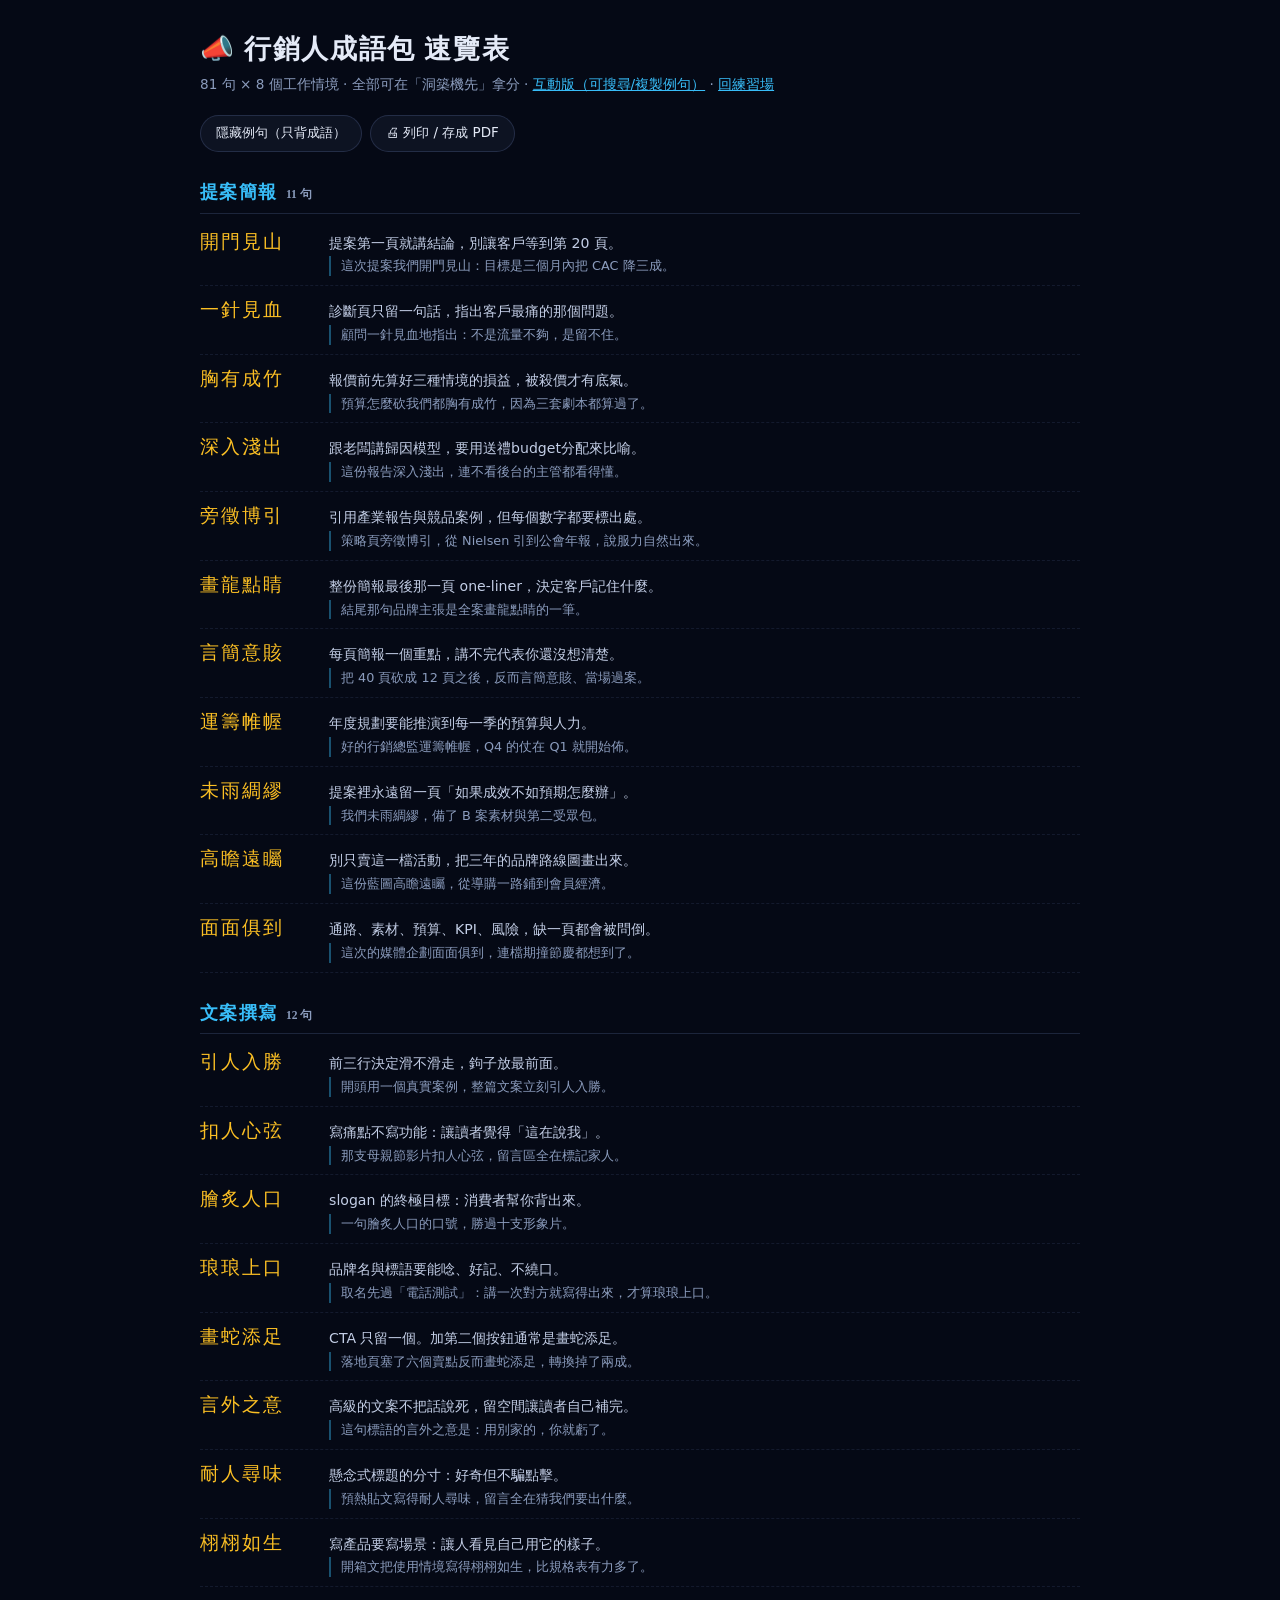
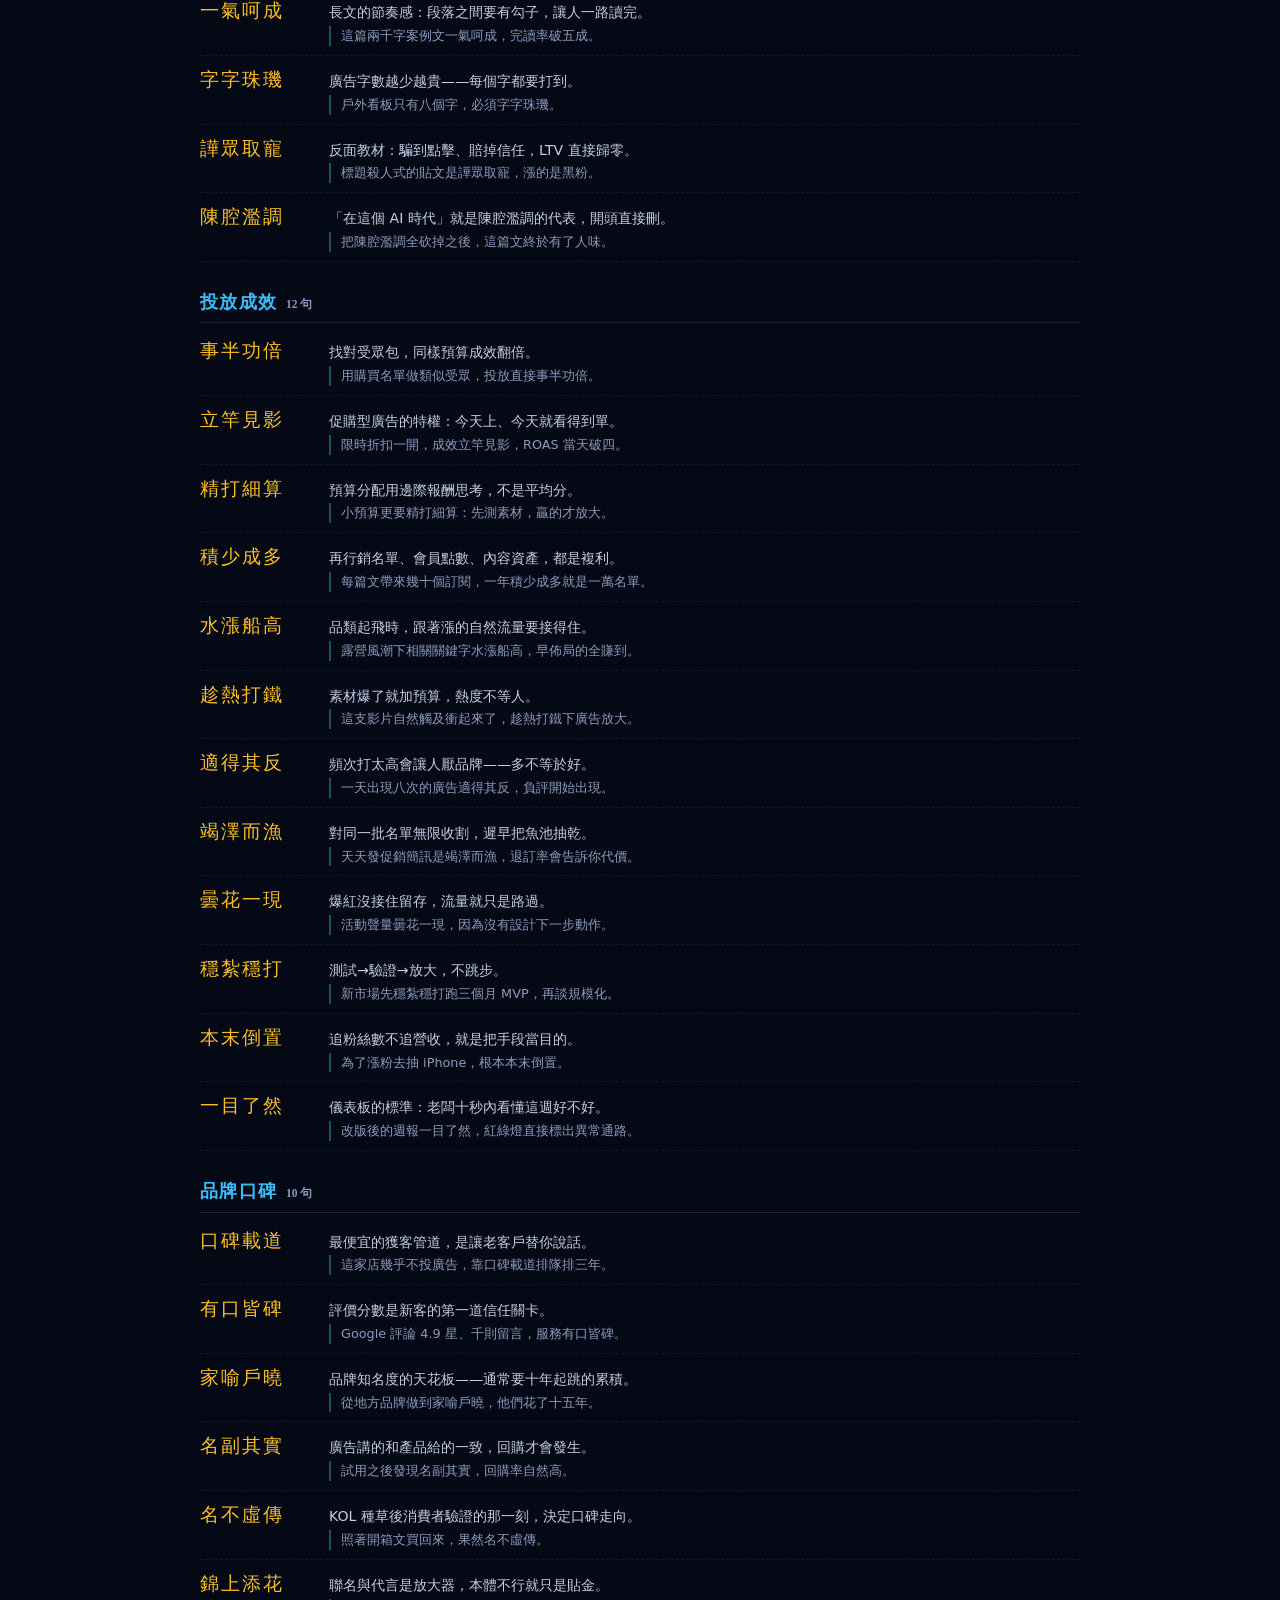
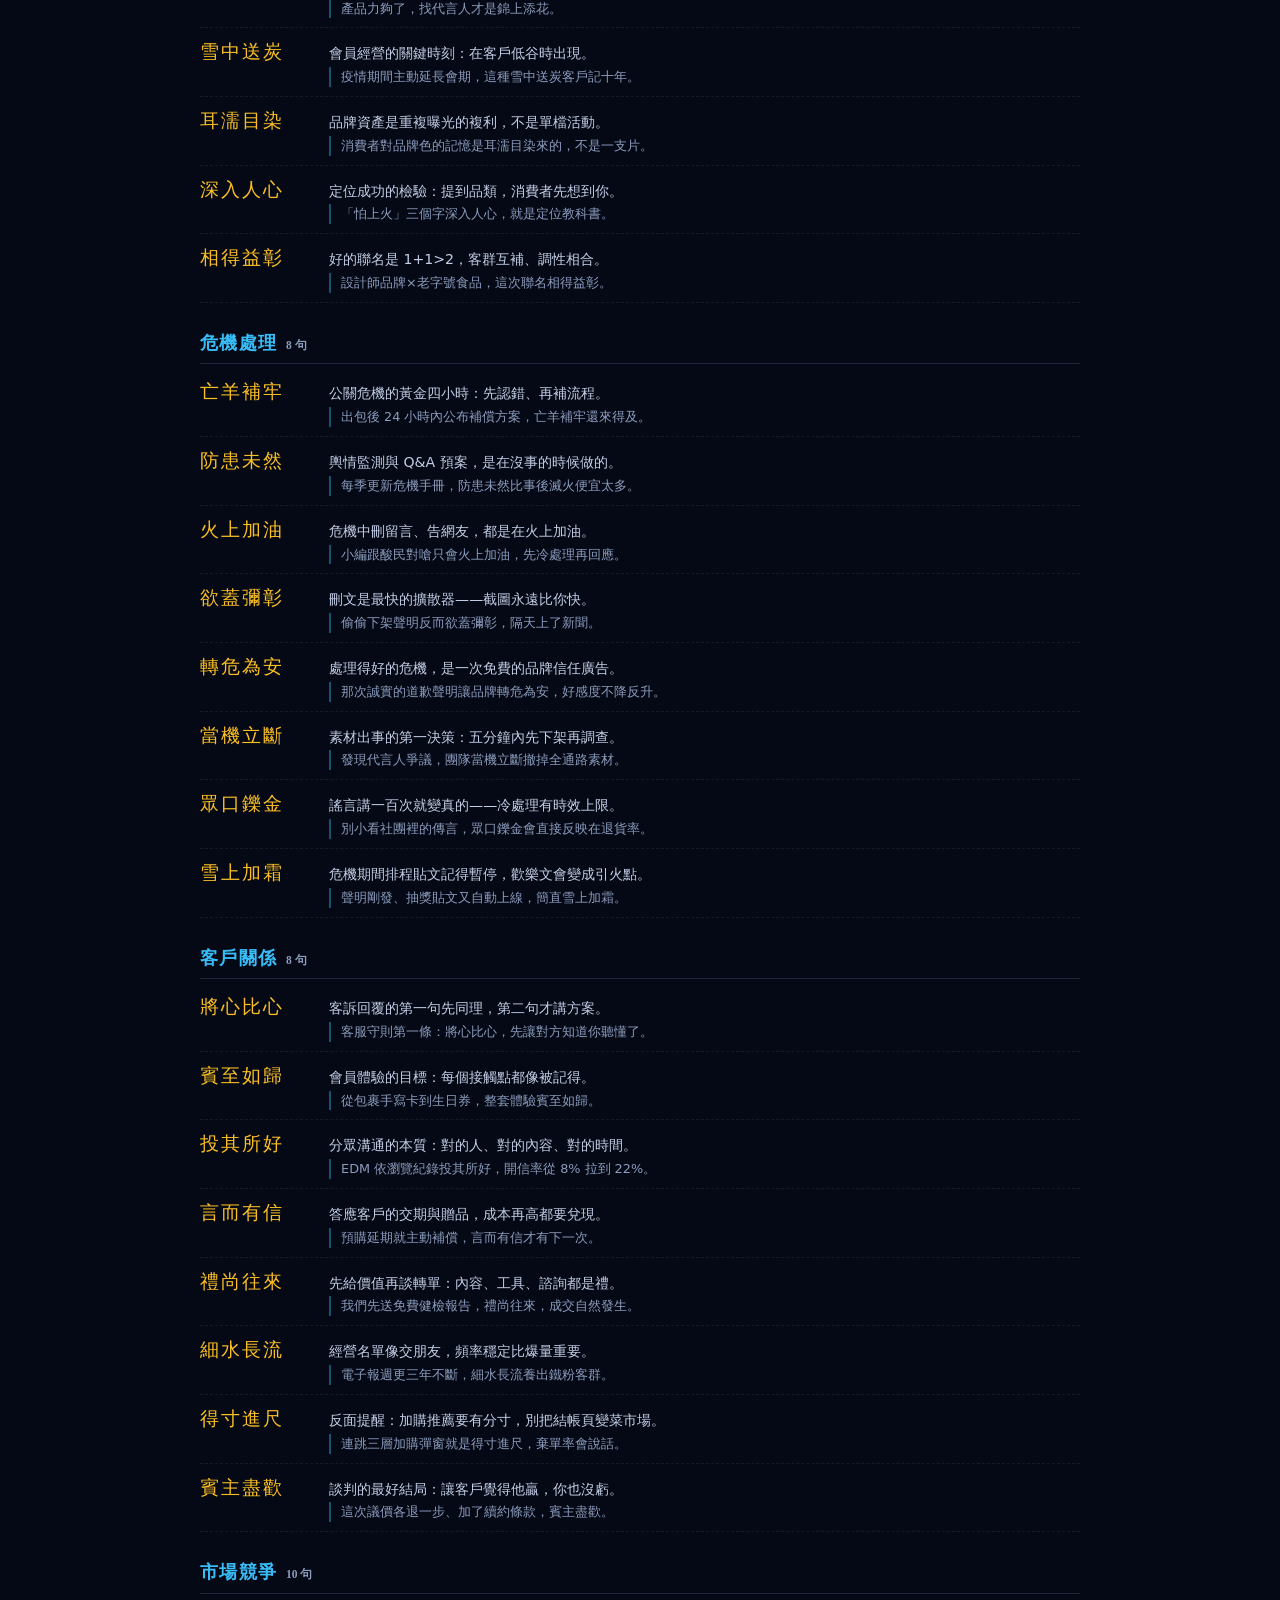
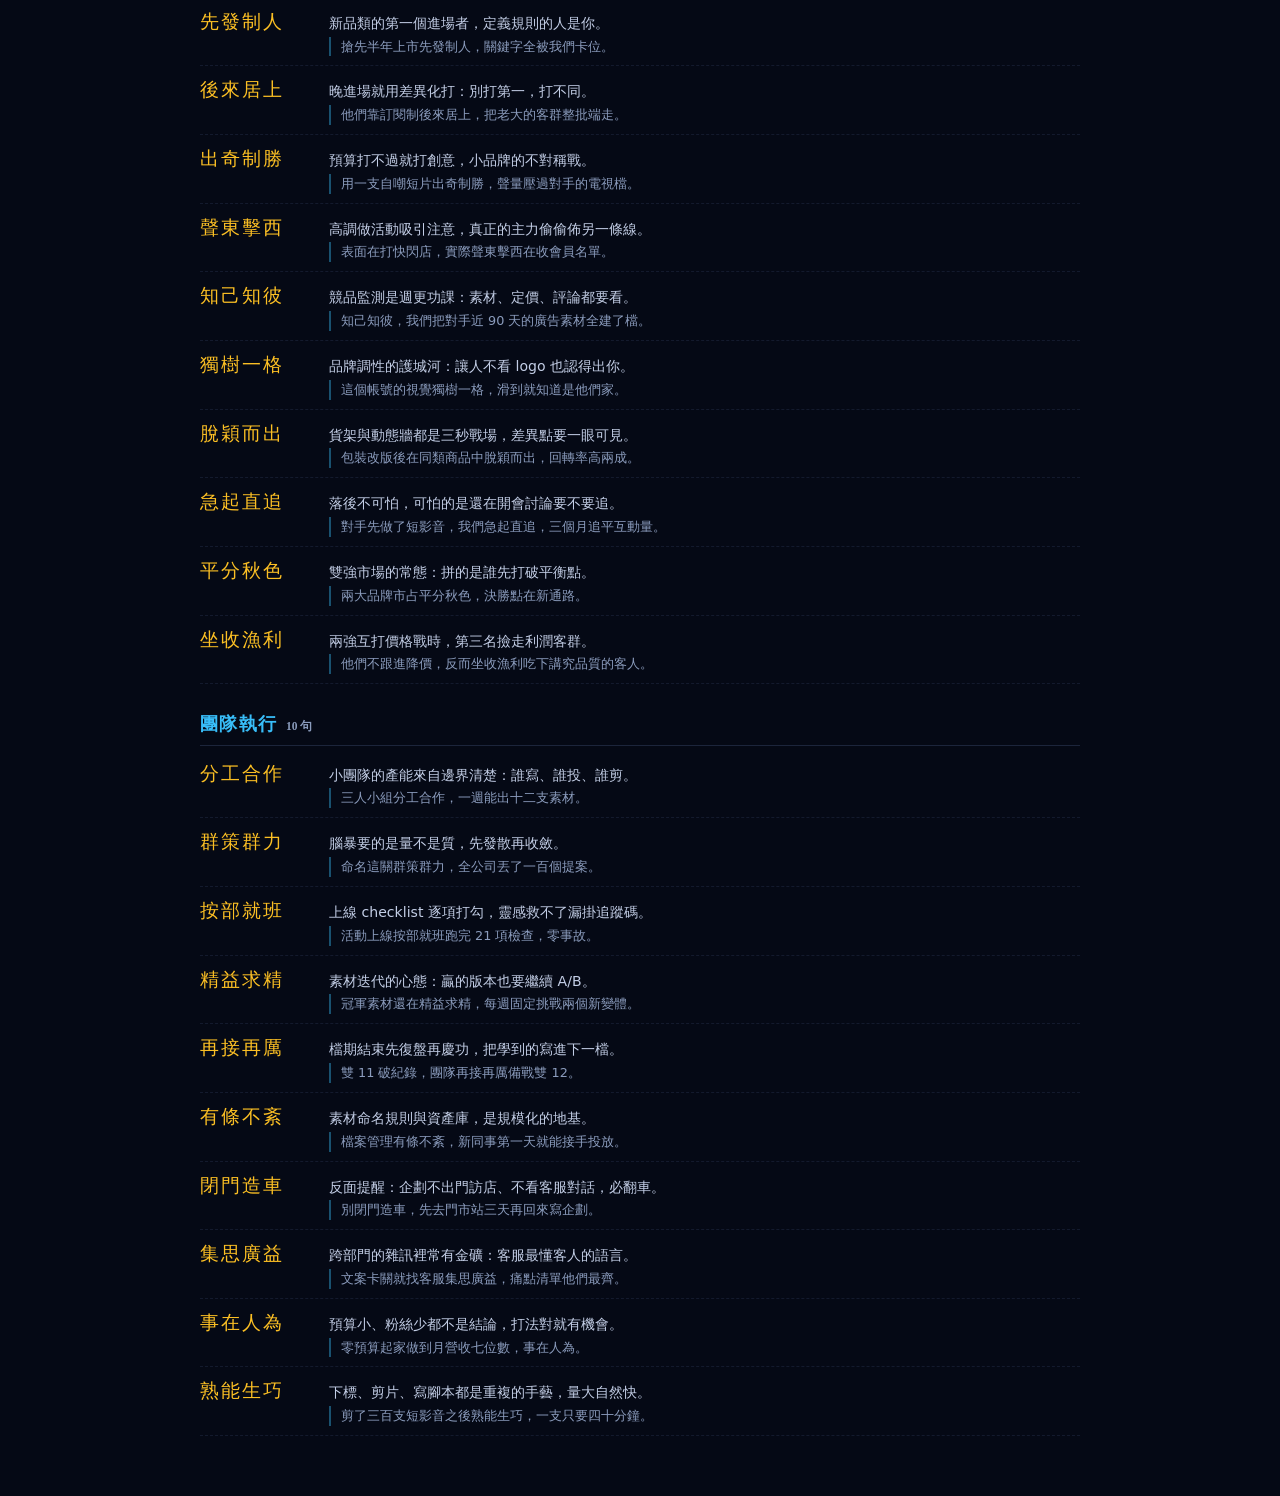
==== cheatsheet.html @ 317bc3f2 "feat: 行銷成語包速覽表 cheatsheet.html（獨立網址、可列印存PDF、可隱藏例句純背成語） Co-Authored-By: Claude Fable 5 <noreply@anthr" ====
<!DOCTYPE html>
<html lang="zh-Hant-TW">
<head>
<meta charset="utf-8">
<meta name="viewport" content="width=device-width,initial-scale=1">
<title>行銷人成語包 速覽表｜一字千金 練習場</title>
<meta name="description" content="81 句廣告行銷工作用得上的成語速覽：提案、文案、投放、口碑、危機、客戶、競爭、團隊。">
<meta name="robots" content="noindex,follow">
<link rel="icon" href="data:image/svg+xml,%3Csvg xmlns='http://www.w3.org/2000/svg' viewBox='0 0 64 64'%3E%3Crect width='64' height='64' rx='14' fill='%23fbbf24'/%3E%3Ctext x='32' y='45' font-size='40' font-family='serif' font-weight='bold' text-anchor='middle' fill='%2303121e'%3E速%3C/text%3E%3C/svg%3E">
<style>
:root{--bg:#050915;--line:rgba(148,178,255,.16);--gold:#fbbf24;--cyan:#38bdf8;--text:#e4eaf7;--muted:#8b9cbd;
  --kai:"DFKai-SB","BiauKai","Kaiti TC","Noto Serif TC","PMingLiU",serif}
*{box-sizing:border-box}
body{margin:0;font-family:"Noto Sans TC","Microsoft JhengHei",system-ui,sans-serif;line-height:1.55;
  background:var(--bg);color:var(--text);padding:28px 16px 60px}
.wrap{max-width:880px;margin:0 auto}
h1{font-family:var(--kai);letter-spacing:.06em;font-size:1.7rem;margin:0 0 4px}
.sub{color:var(--muted);font-size:.85rem;margin:0 0 20px}
.sub a{color:var(--cyan)}
.toolbar{display:flex;gap:8px;flex-wrap:wrap;margin-bottom:22px}
.toolbar button{font:inherit;font-size:.84rem;padding:7px 15px;border-radius:99px;cursor:pointer;
  border:1px solid var(--line);background:rgba(148,178,255,.06);color:var(--text)}
.toolbar button:hover{background:rgba(148,178,255,.12)}
h2{font-family:var(--kai);font-size:1.15rem;letter-spacing:.08em;color:var(--cyan);
  border-bottom:1px solid var(--line);padding-bottom:6px;margin:26px 0 4px}
h2 small{font-family:inherit;color:var(--muted);font-size:.72rem;letter-spacing:0;margin-left:8px}
.row{display:flex;gap:12px;padding:9px 0;border-bottom:1px dashed rgba(148,178,255,.1);align-items:baseline}
.w{font-family:var(--kai);font-size:1.18rem;letter-spacing:.1em;color:var(--gold);flex:0 0 6.2em;white-space:nowrap}
.mk{font-size:.88rem;color:#c3cee6;margin:0}
.ex{font-size:.8rem;color:var(--muted);margin:2px 0 0;padding-left:10px;border-left:2px solid rgba(56,189,248,.4)}
.hide-ex .ex{display:none}
@media (max-width:560px){.row{flex-direction:column;gap:2px}.w{flex:none}}
@media print{
  body{background:#fff;color:#111;padding:0;font-size:11pt}
  .toolbar{display:none}
  h1{color:#111}.sub{color:#555}
  h2{color:#0369a1;break-after:avoid}
  .w{color:#92400e}.mk{color:#222}.ex{color:#555;border-left-color:#0369a1}
  .row{break-inside:avoid;border-bottom-color:#ddd}
  a{color:#555;text-decoration:none}
}
</style>
</head>
<body>
<div class="wrap">
  <h1>📣 行銷人成語包 速覽表</h1>
  <p class="sub">81 句 × 8 個工作情境 · 全部可在「洞築機先」拿分 ·
    <a href="index.html#/mkt">互動版（可搜尋/複製例句）</a> ·
    <a href="index.html">回練習場</a></p>
  <div class="toolbar">
    <button type="button" onclick="document.body.classList.toggle('hide-ex');this.textContent=document.body.classList.contains('hide-ex')?'顯示例句':'隱藏例句（只背成語）'">隱藏例句（只背成語）</button>
    <button type="button" onclick="print()">🖨 列印 / 存成 PDF</button>
  </div>
  <div id="list"><p class="sub">載入中…</p></div>
</div>
<script src="data/mkt.js"></script>
<script>
(function(){
  function esc(s){return String(s).replace(/[&<>]/g,function(c){return{"&":"&amp;","<":"&lt;",">":"&gt;"}[c]})}
  var html = window.MKT_CATS.map(function(cat){
    var items = window.MKT_BANK.filter(function(x){return x.cat===cat});
    return "<h2>"+esc(cat)+"<small>"+items.length+" 句</small></h2>"+
      items.map(function(x){
        return '<div class="row"><span class="w">'+esc(x.w)+'</span>'+
          '<span><p class="mk">'+esc(x.mk)+'</p><p class="ex">'+esc(x.ex)+"</p></span></div>";
      }).join("");
  }).join("");
  document.getElementById("list").innerHTML = html;
})();
</script>
</body>
</html>
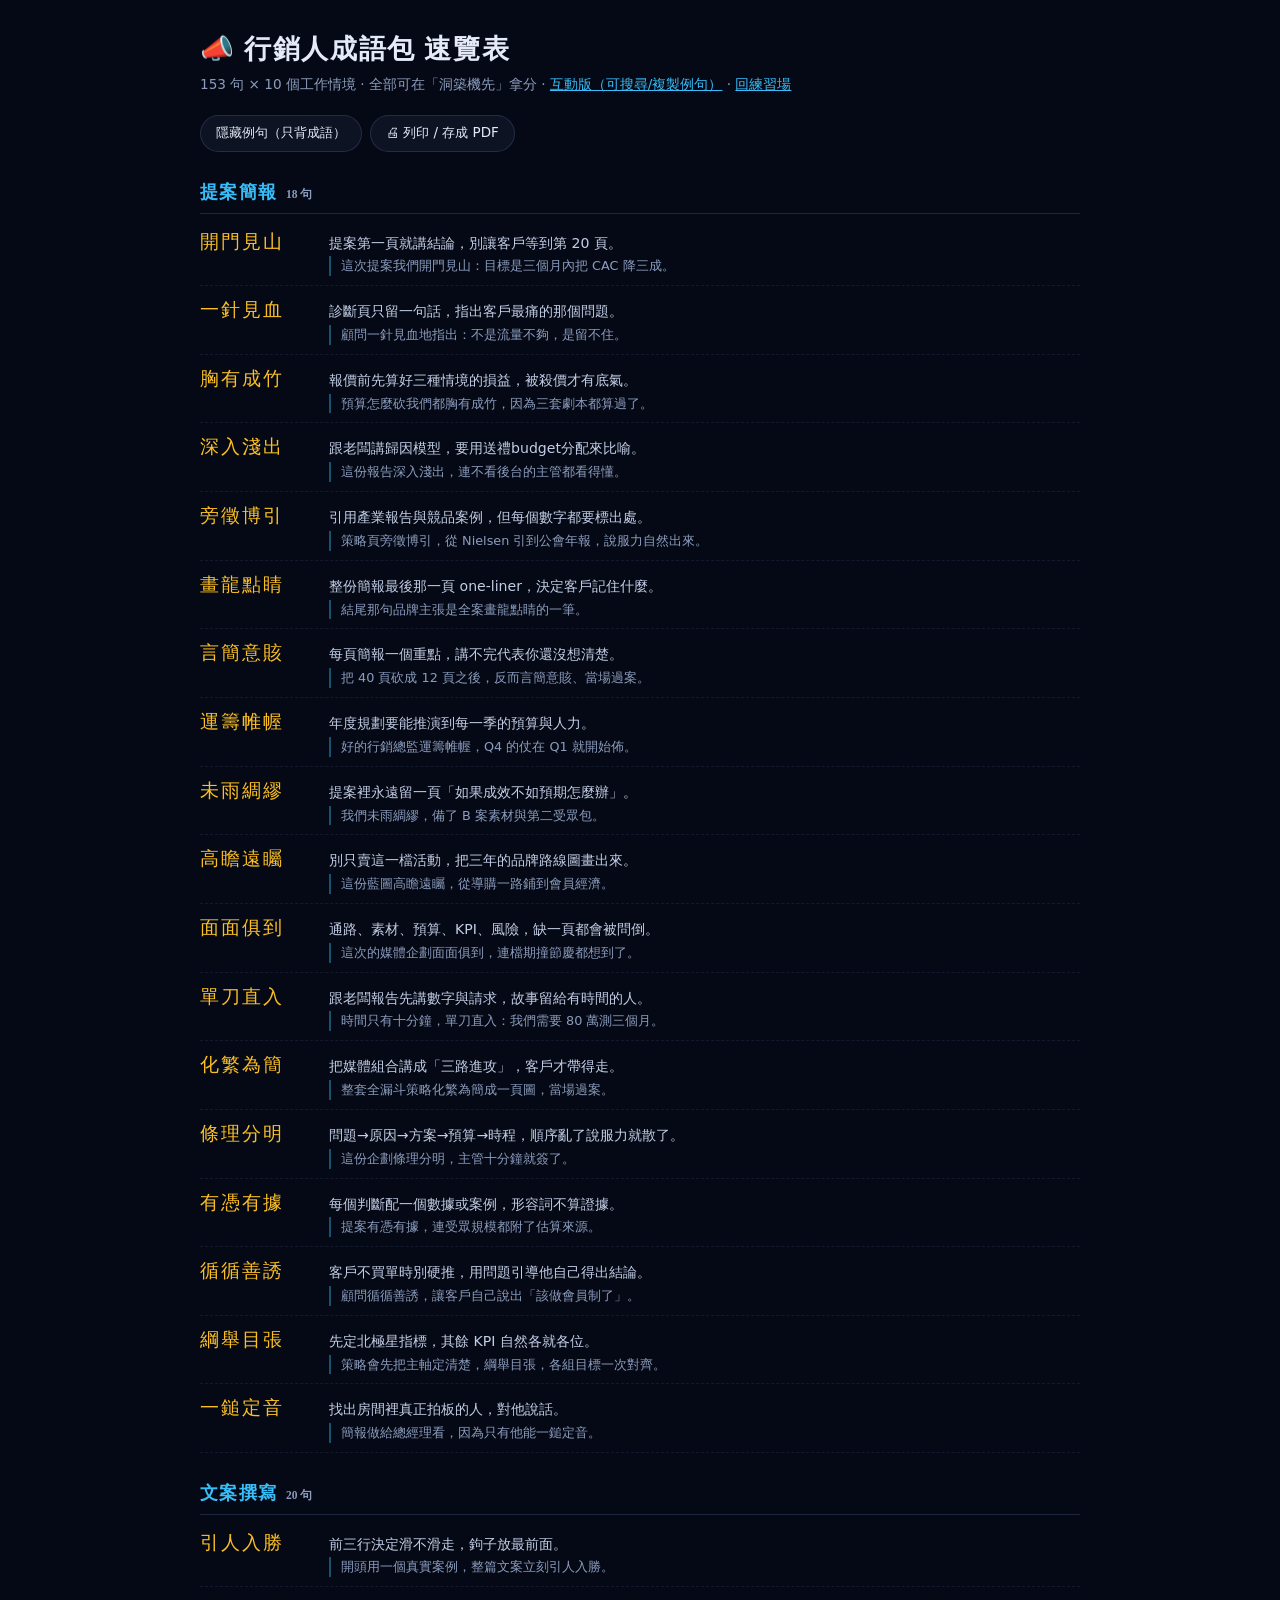
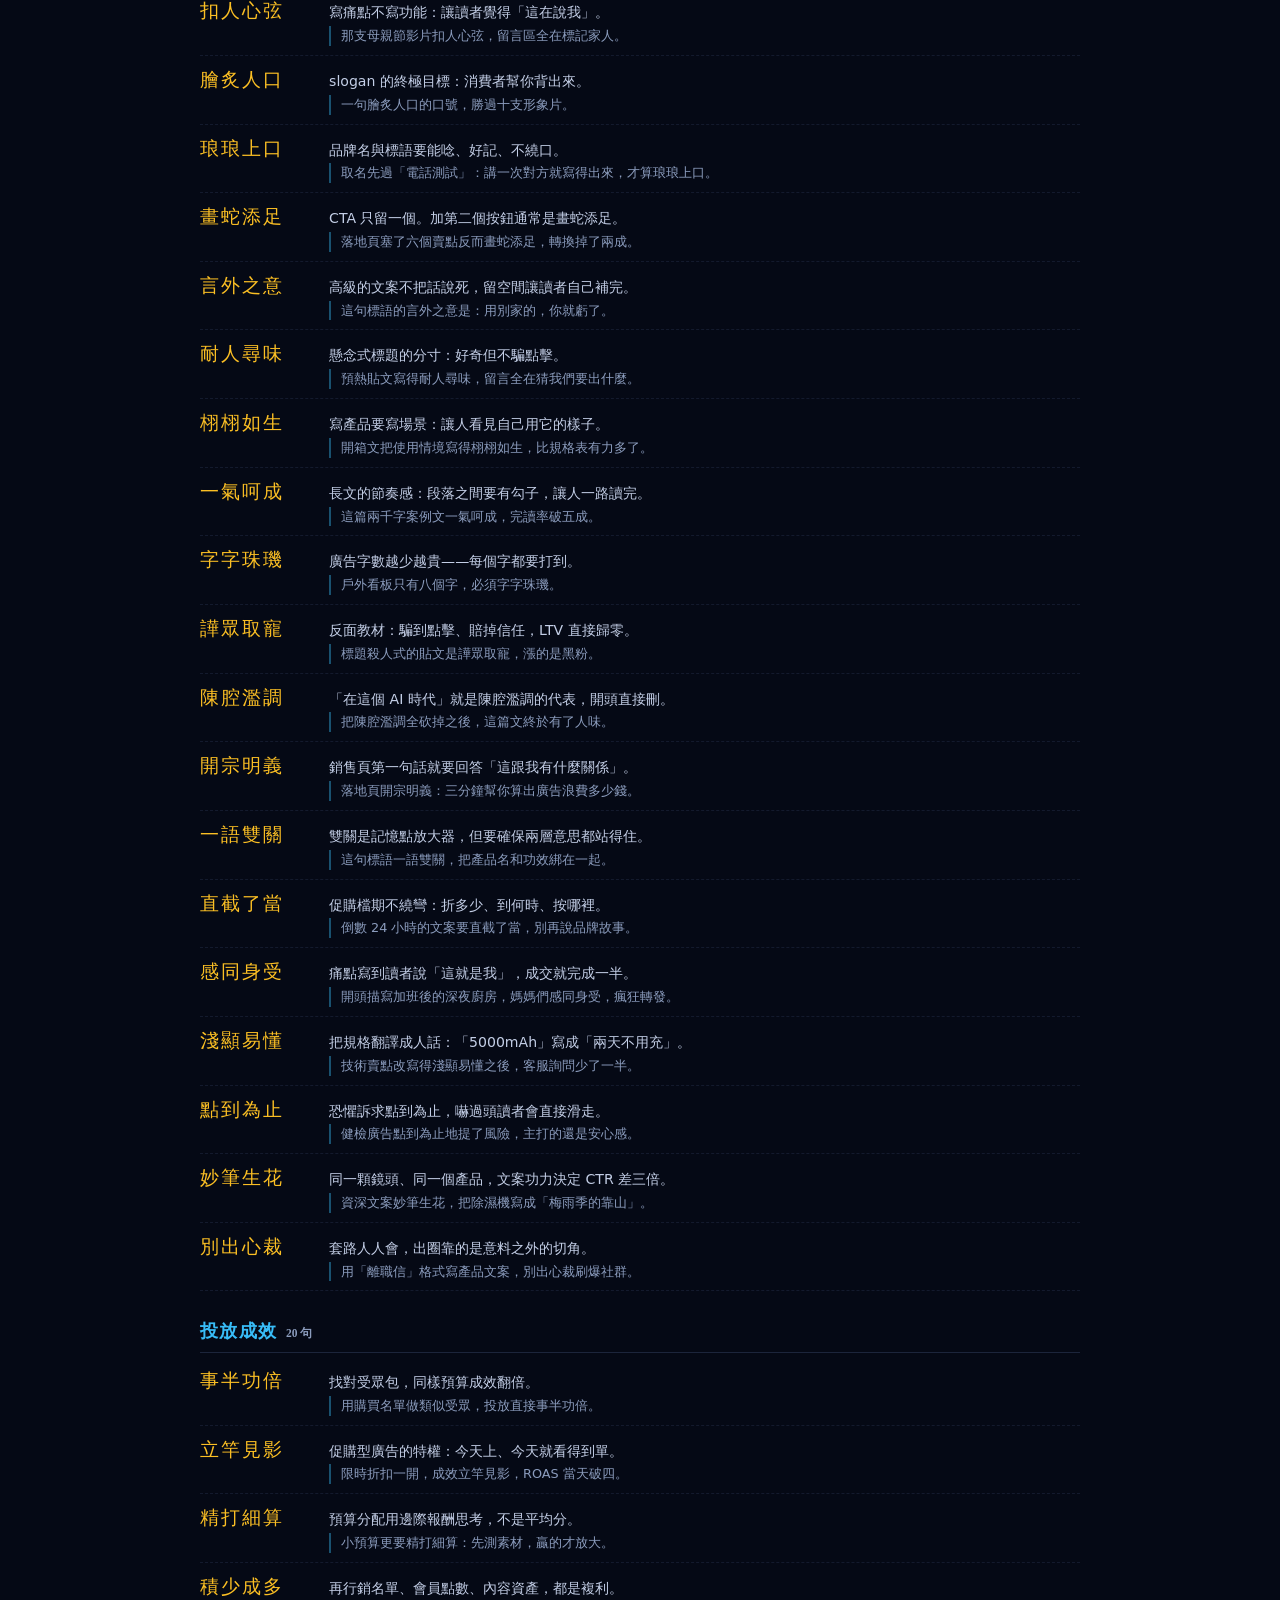
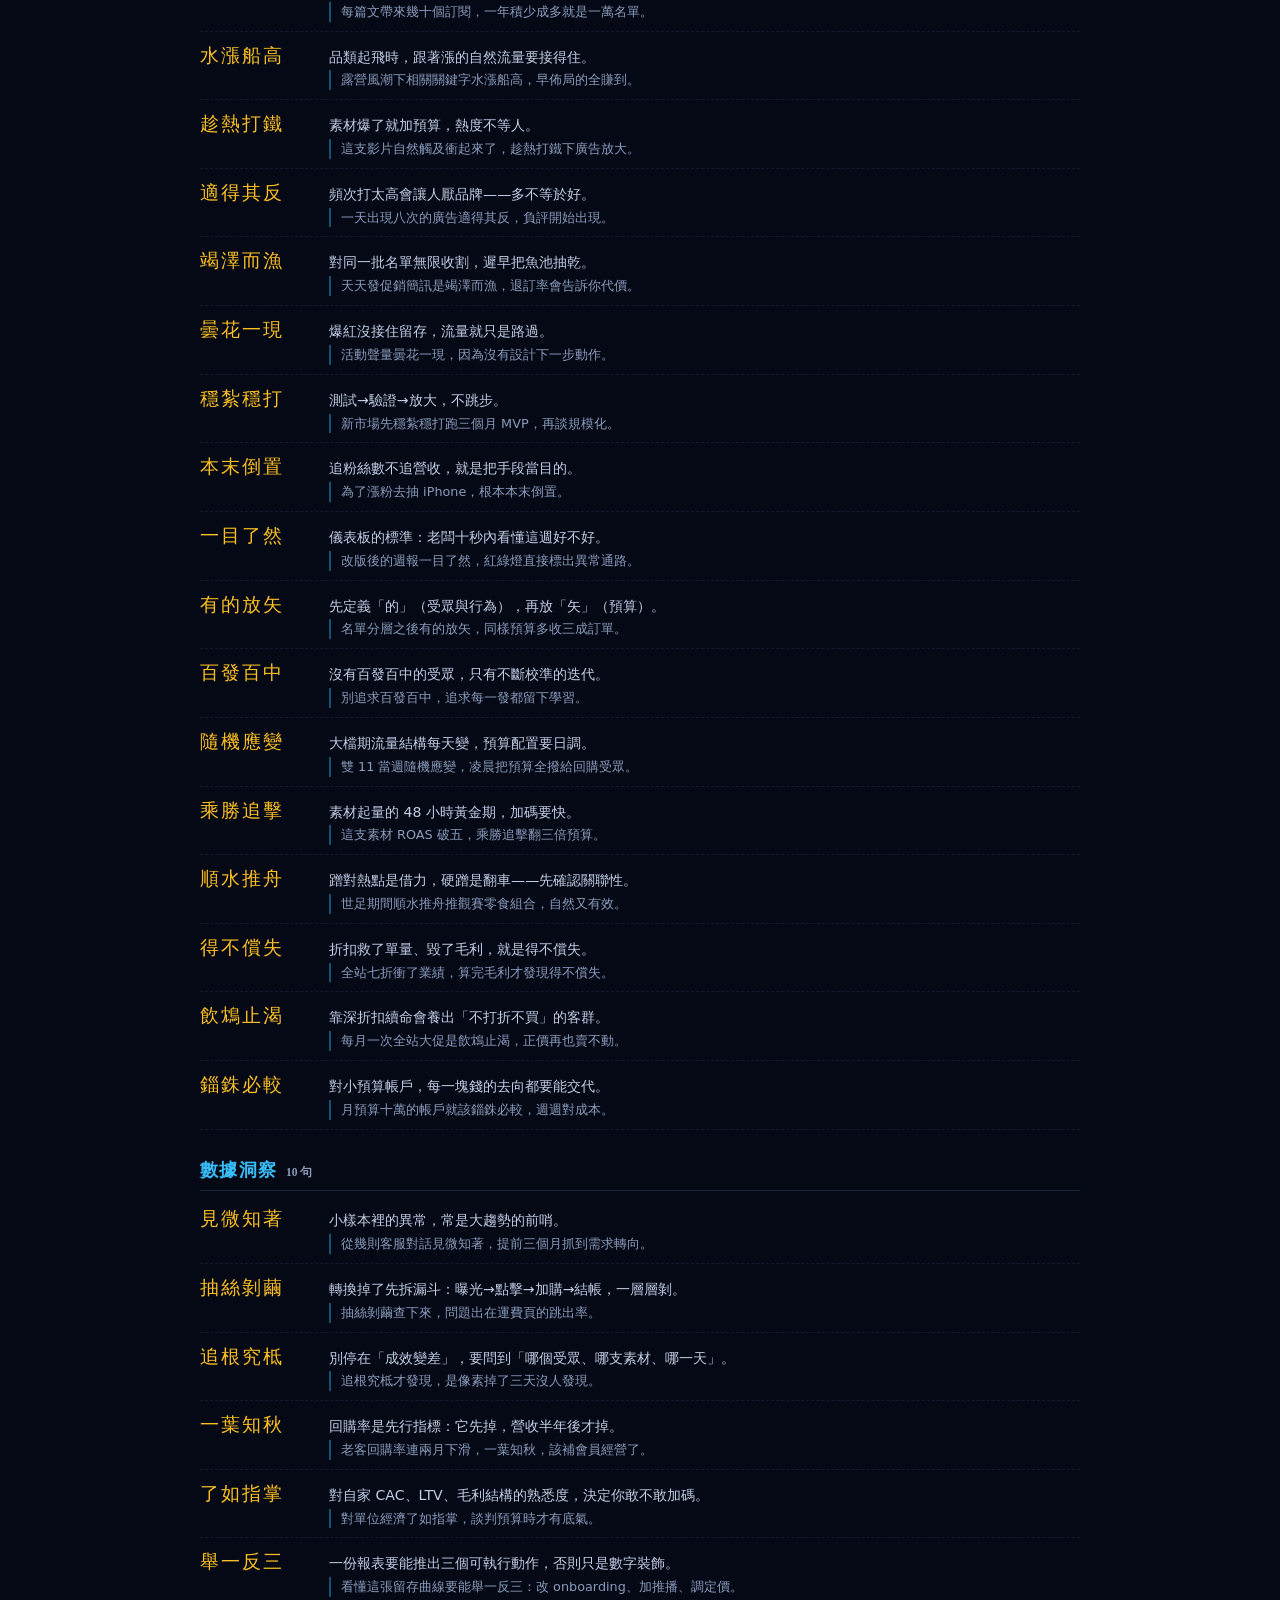
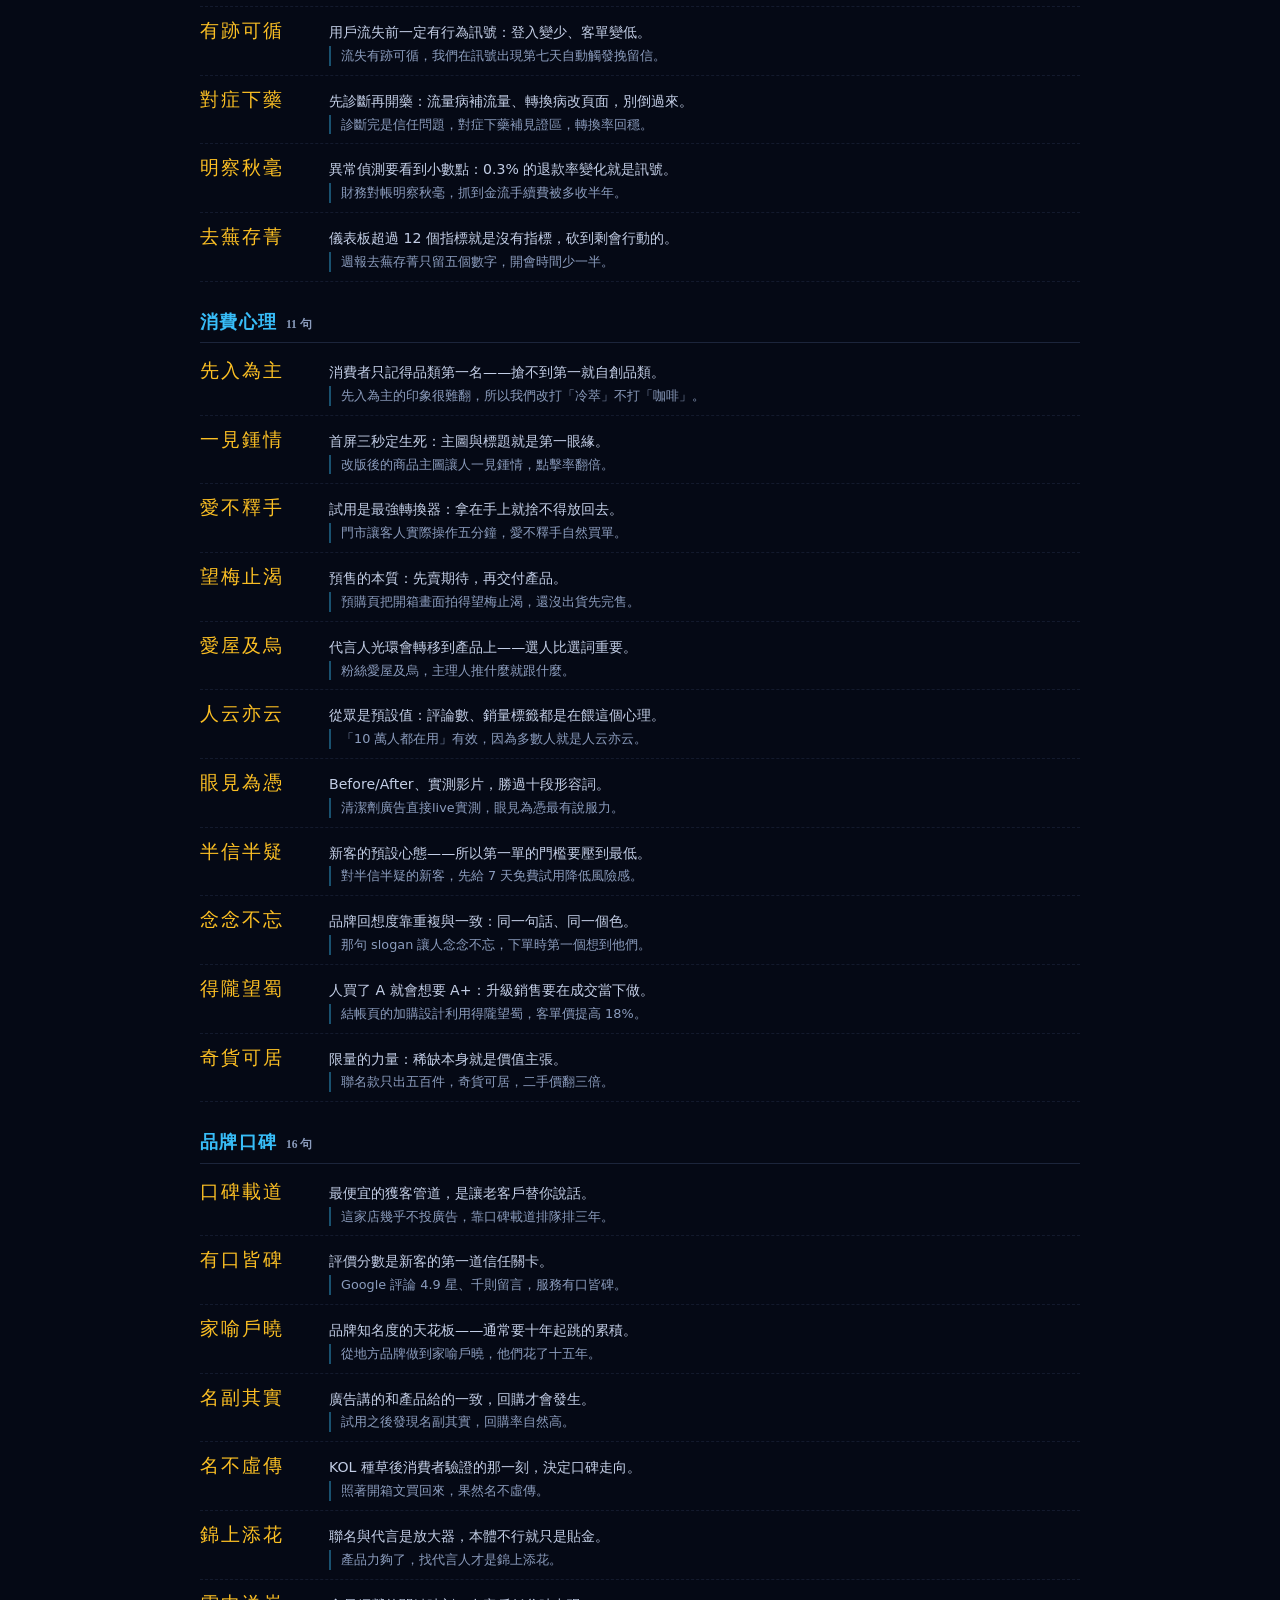
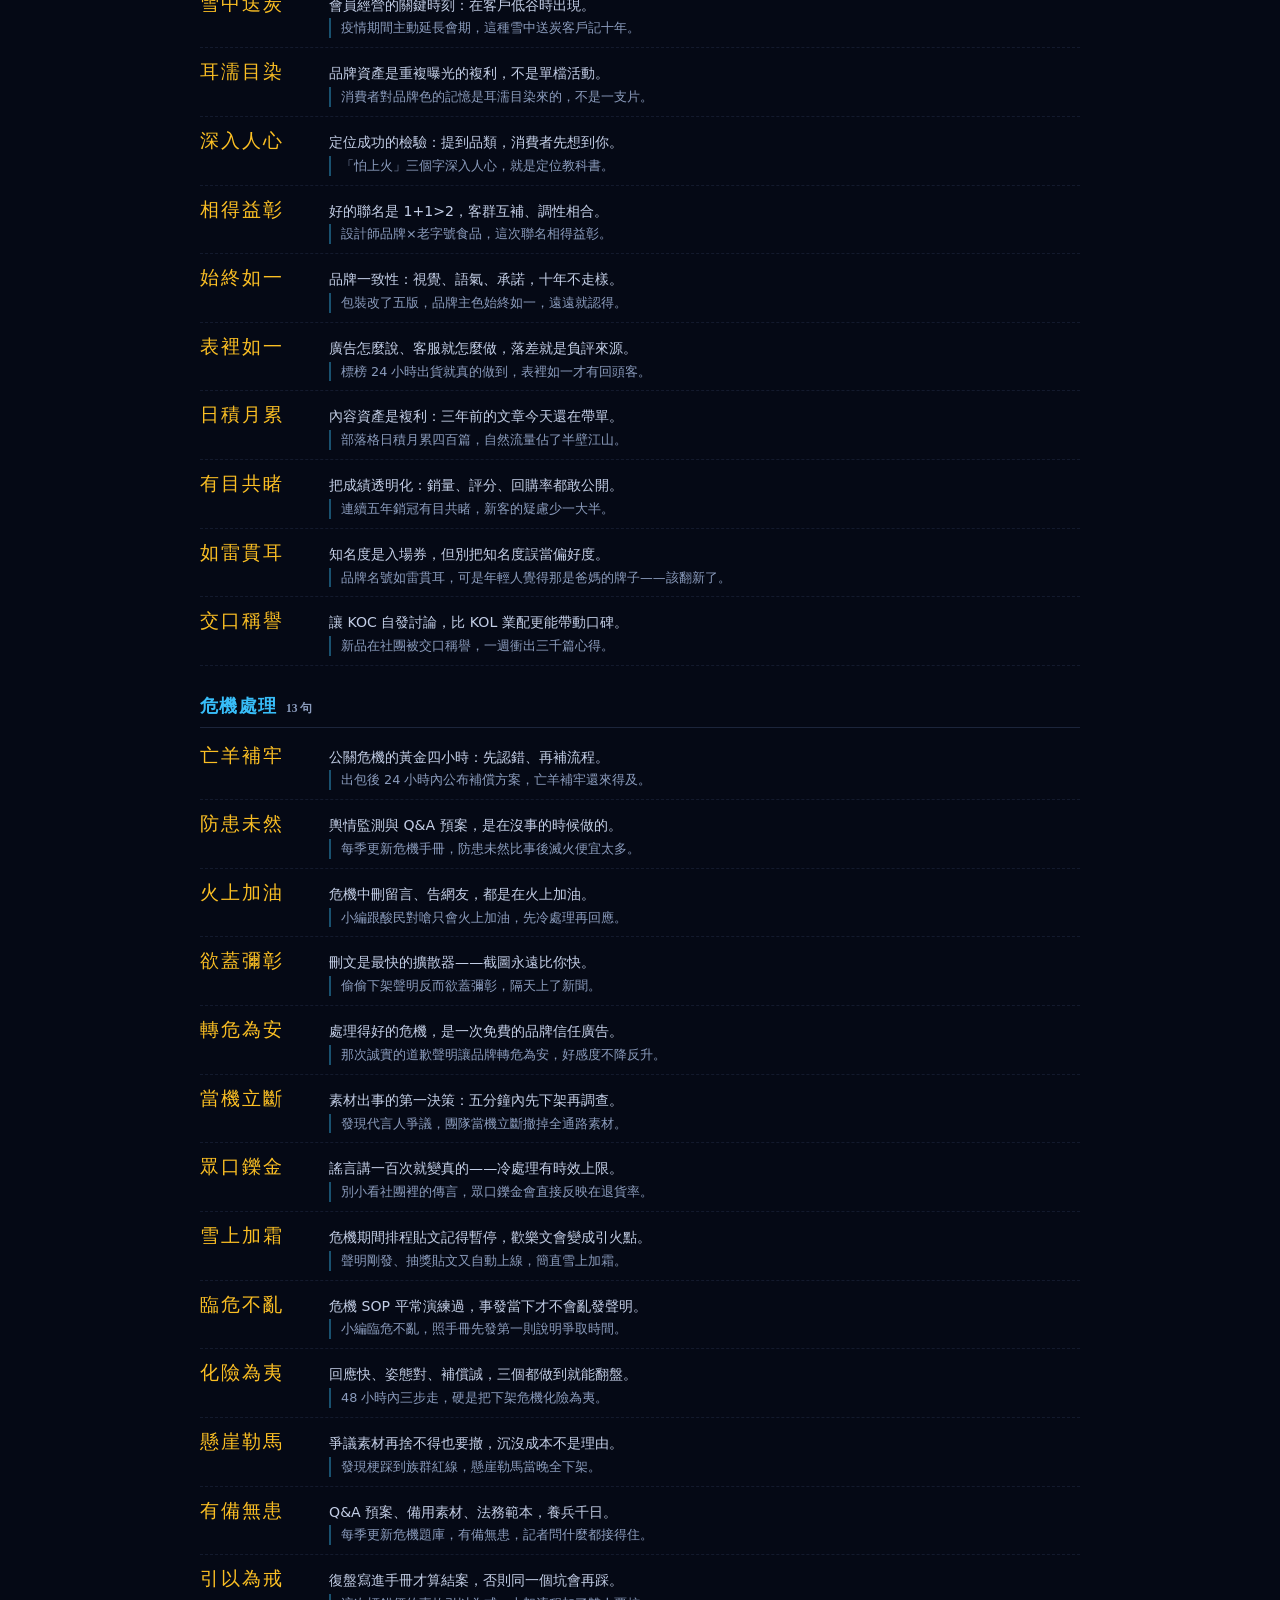
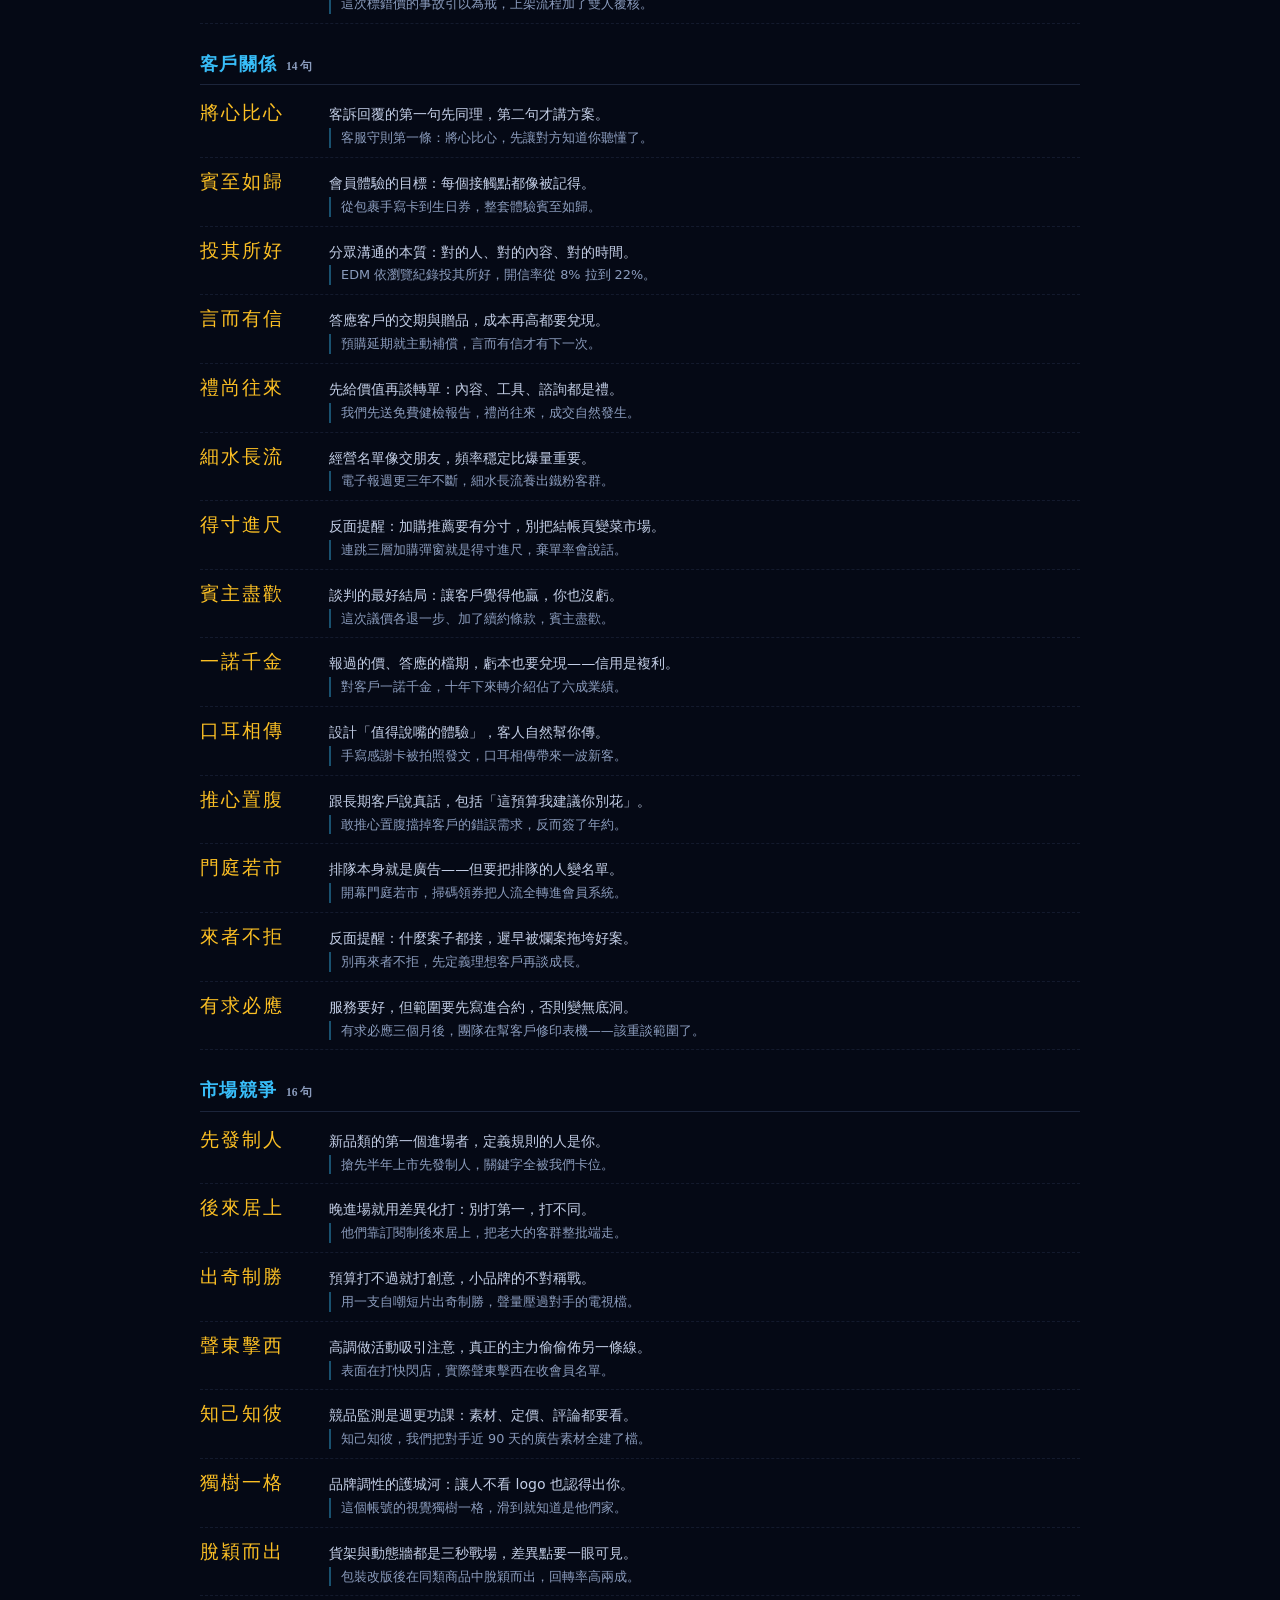
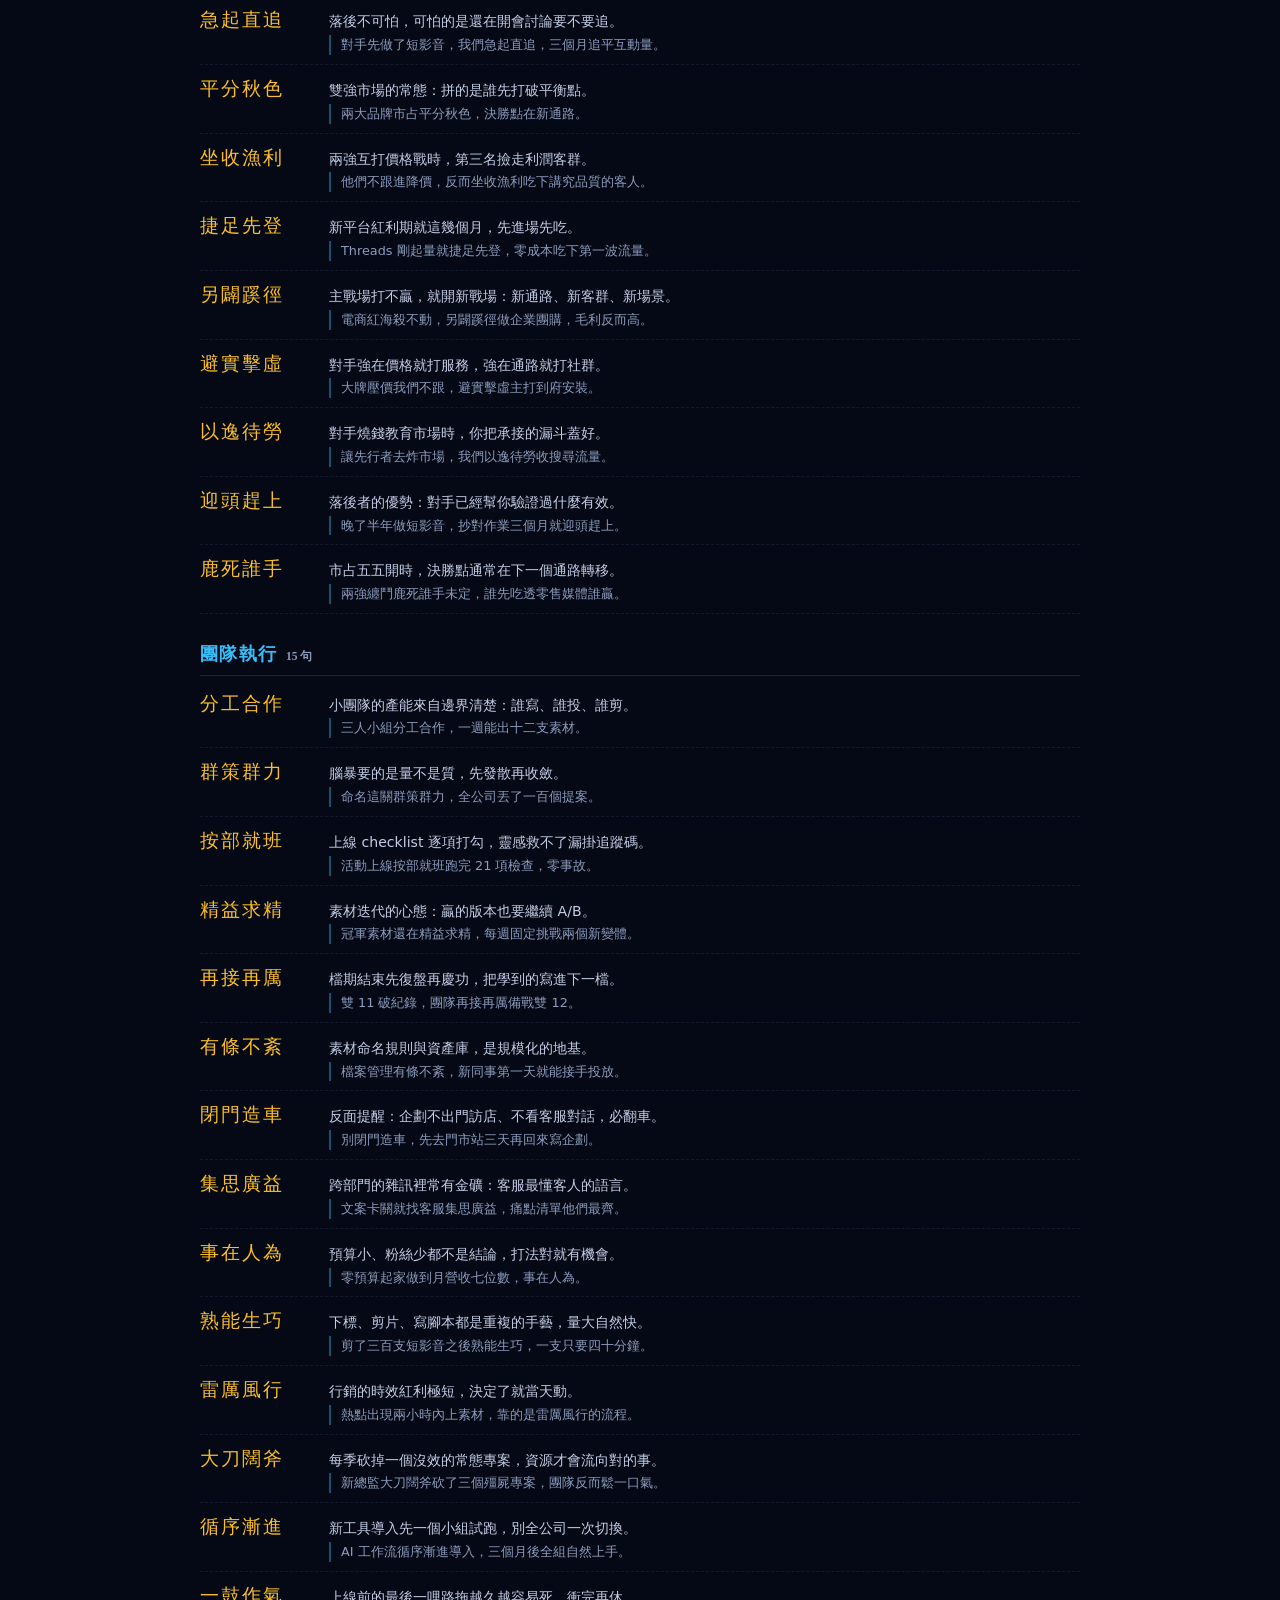
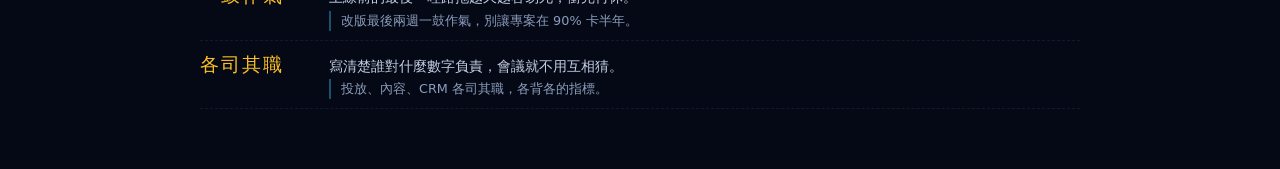
==== commit 055a1901: "feat: 行銷成語包擴充 81→153 句、8→10 情境（新增數據洞察/消費心理） - 十情境：提案簡報18/文案撰寫20/投放成效20/數據洞察10/消費心理11/   品牌口碑16/危機處理1" ====
--- a/cheatsheet.html
+++ b/cheatsheet.html
@@ -4,7 +4,7 @@
 <meta charset="utf-8">
 <meta name="viewport" content="width=device-width,initial-scale=1">
 <title>行銷人成語包 速覽表｜一字千金 練習場</title>
-<meta name="description" content="81 句廣告行銷工作用得上的成語速覽：提案、文案、投放、口碑、危機、客戶、競爭、團隊。">
+<meta name="description" content="廣告行銷工作用得上的成語速覽：提案、文案、投放、數據洞察、消費心理、口碑、危機、客戶、競爭、團隊。">
 <meta name="robots" content="noindex,follow">
 <link rel="icon" href="data:image/svg+xml,%3Csvg xmlns='http://www.w3.org/2000/svg' viewBox='0 0 64 64'%3E%3Crect width='64' height='64' rx='14' fill='%23fbbf24'/%3E%3Ctext x='32' y='45' font-size='40' font-family='serif' font-weight='bold' text-anchor='middle' fill='%2303121e'%3E速%3C/text%3E%3C/svg%3E">
 <style>
@@ -44,7 +44,7 @@
 <body>
 <div class="wrap">
   <h1>📣 行銷人成語包 速覽表</h1>
-  <p class="sub">81 句 × 8 個工作情境 · 全部可在「洞築機先」拿分 ·
+  <p class="sub"><span id="cnt">…</span> · 全部可在「洞築機先」拿分 ·
     <a href="index.html#/mkt">互動版（可搜尋/複製例句）</a> ·
     <a href="index.html">回練習場</a></p>
   <div class="toolbar">
@@ -66,6 +66,9 @@
       }).join("");
   }).join("");
   document.getElementById("list").innerHTML = html;
+  document.getElementById("cnt").textContent =
+    window.MKT_BANK.length + " 句 × " + window.MKT_CATS.length + " 個工作情境";
+  document.title = "行銷人成語包 速覽表（" + window.MKT_BANK.length + " 句）｜一字千金 練習場";
 })();
 </script>
 </body>
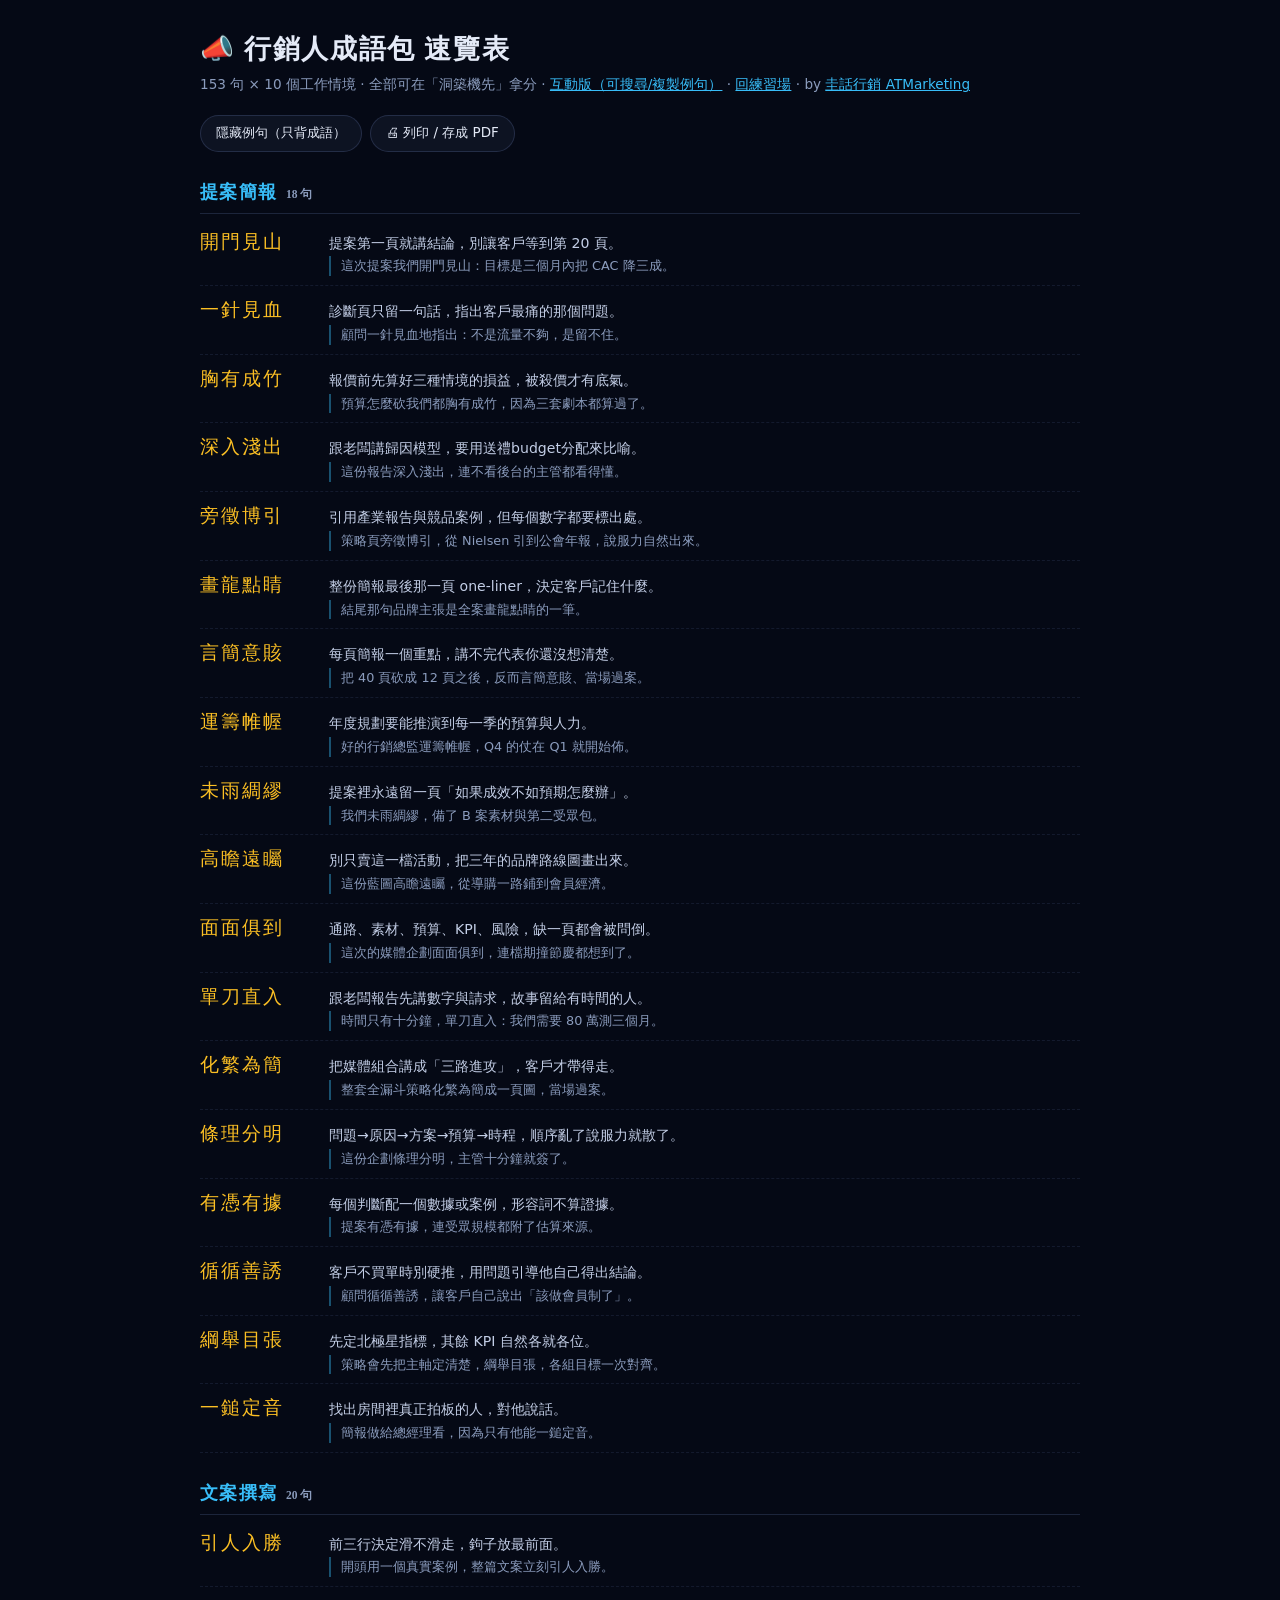
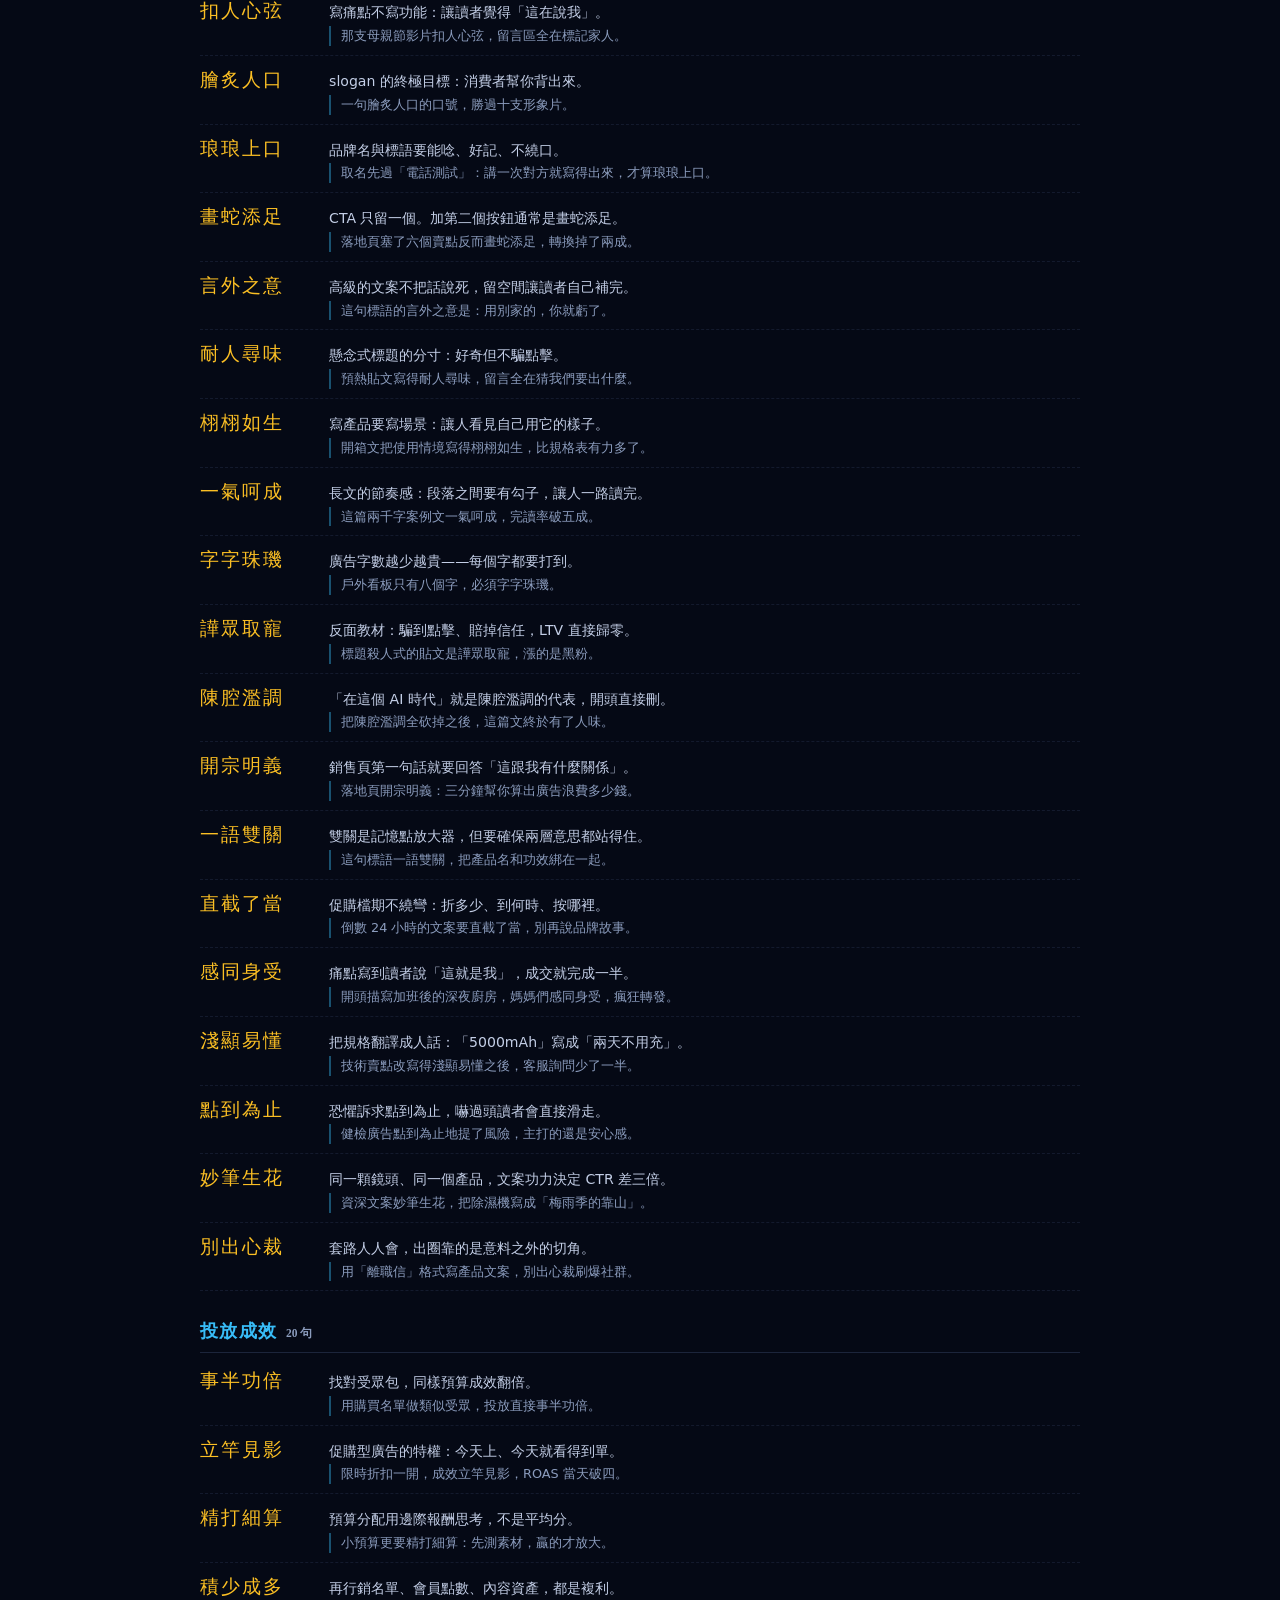
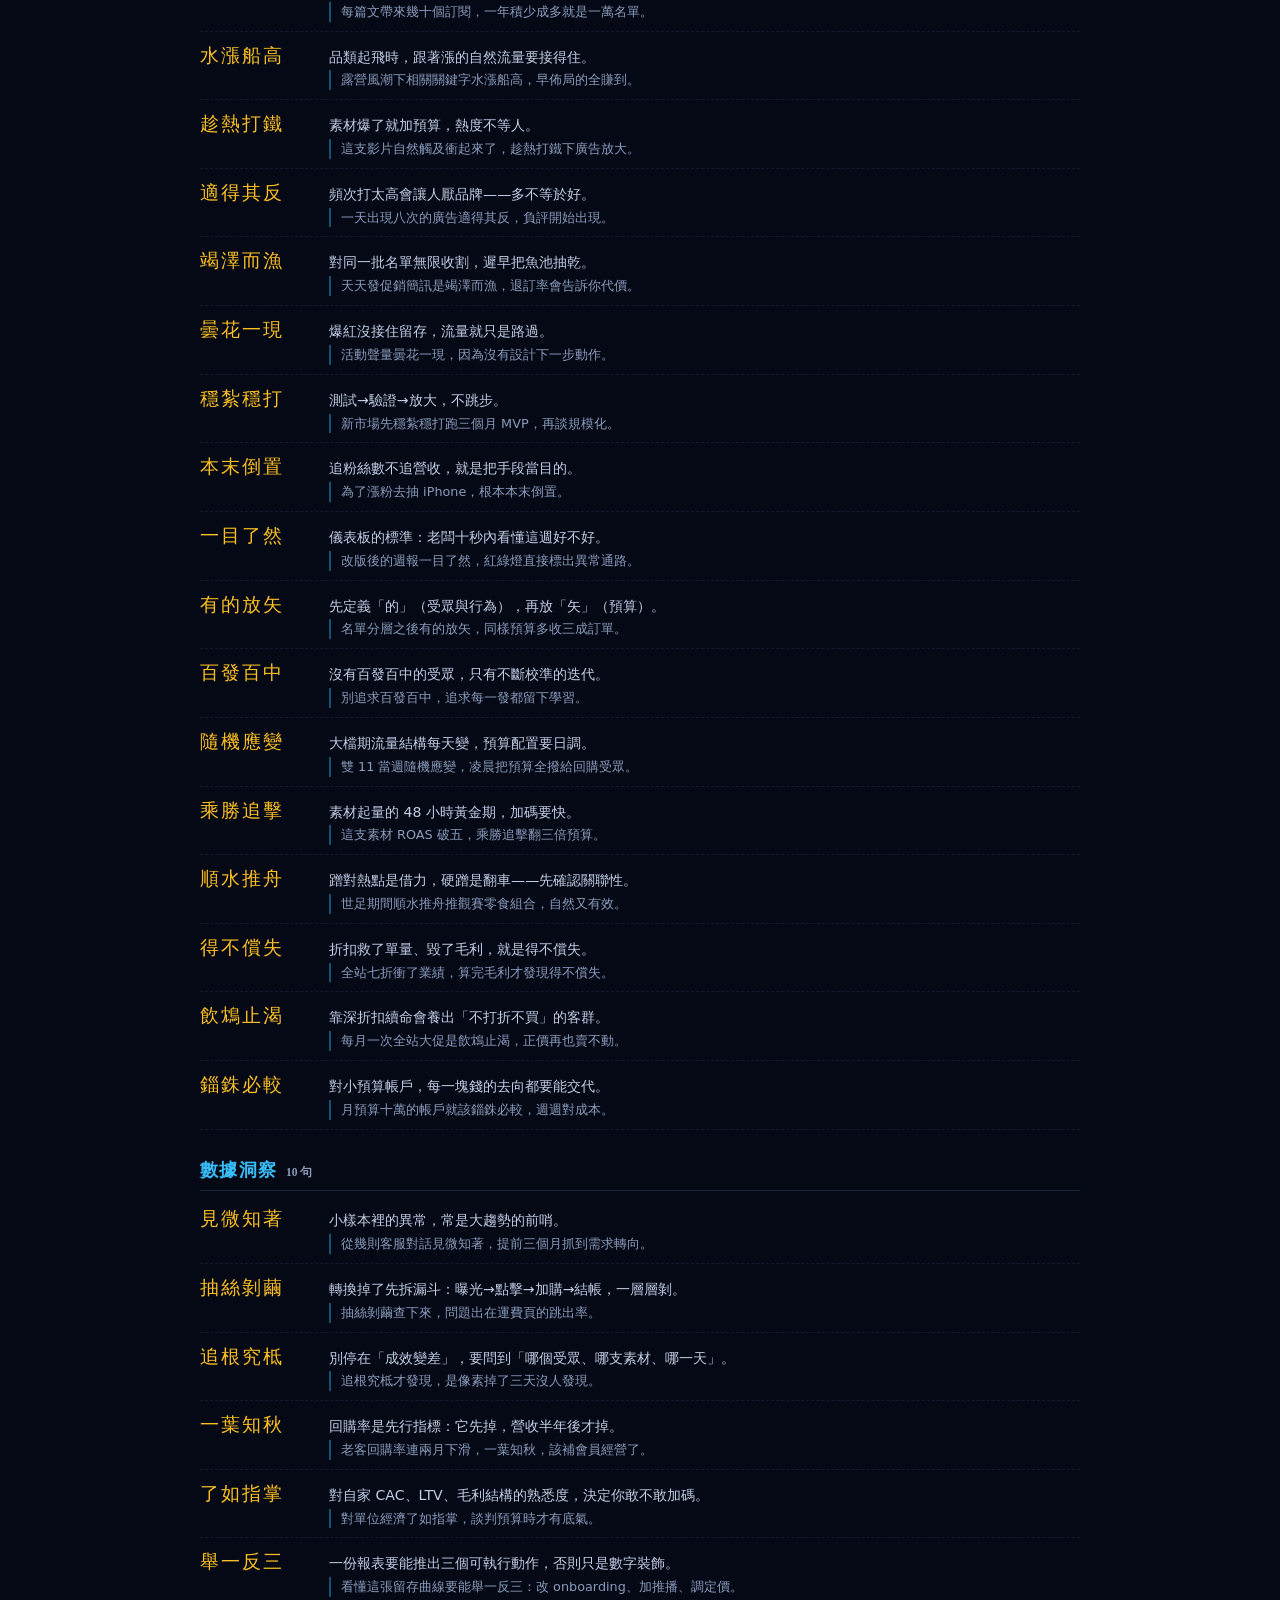
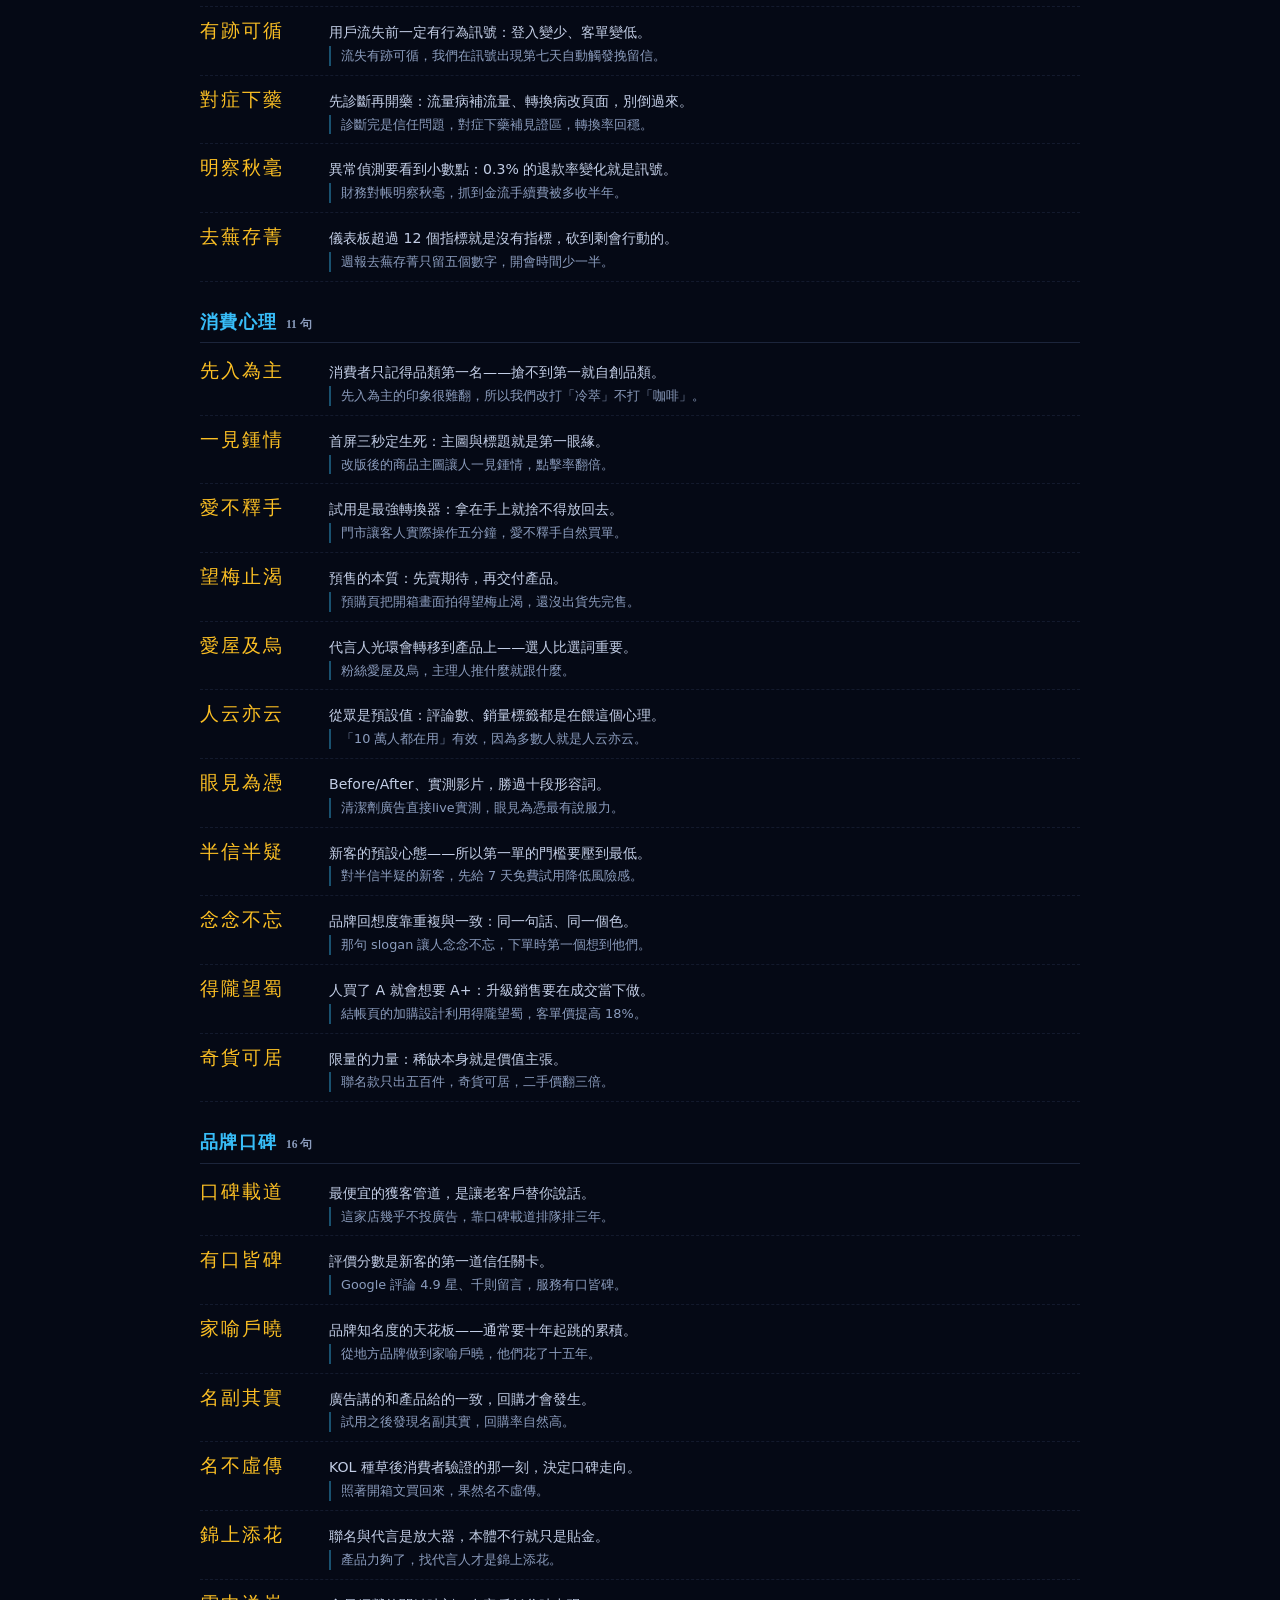
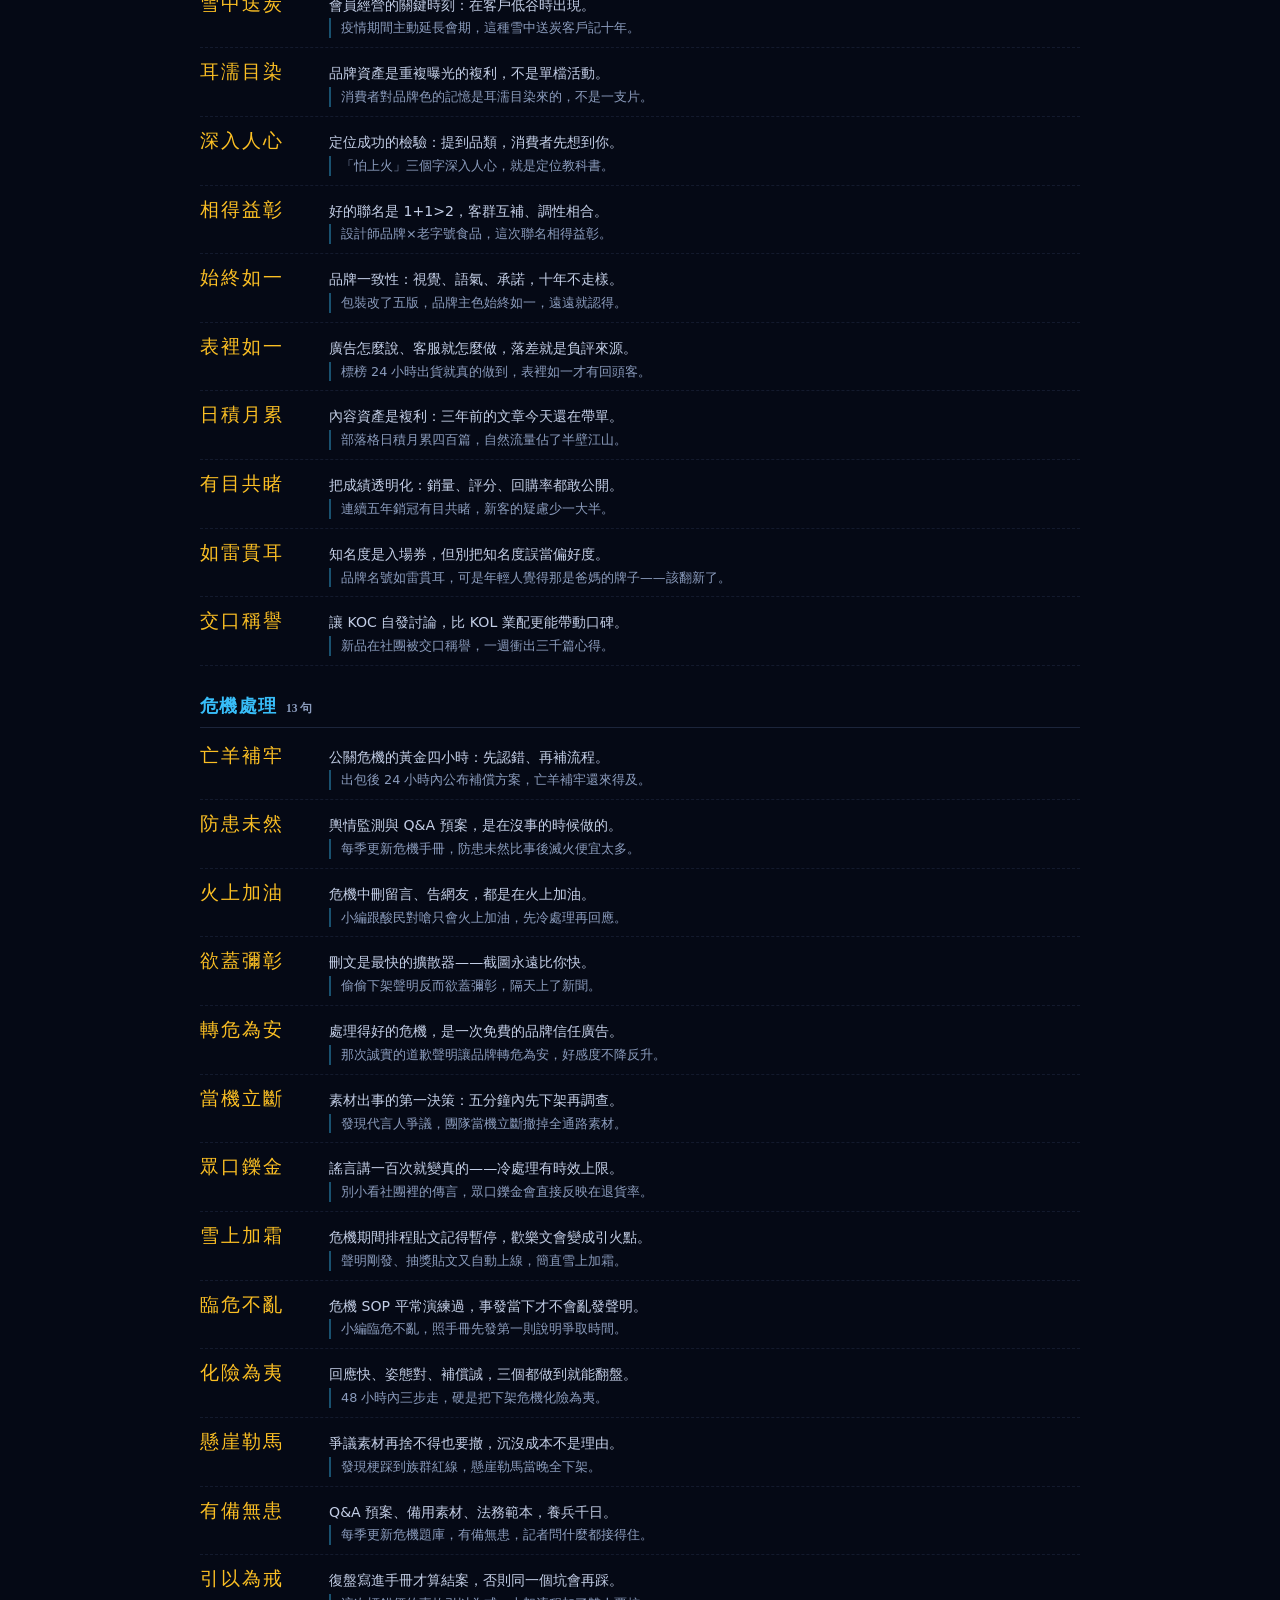
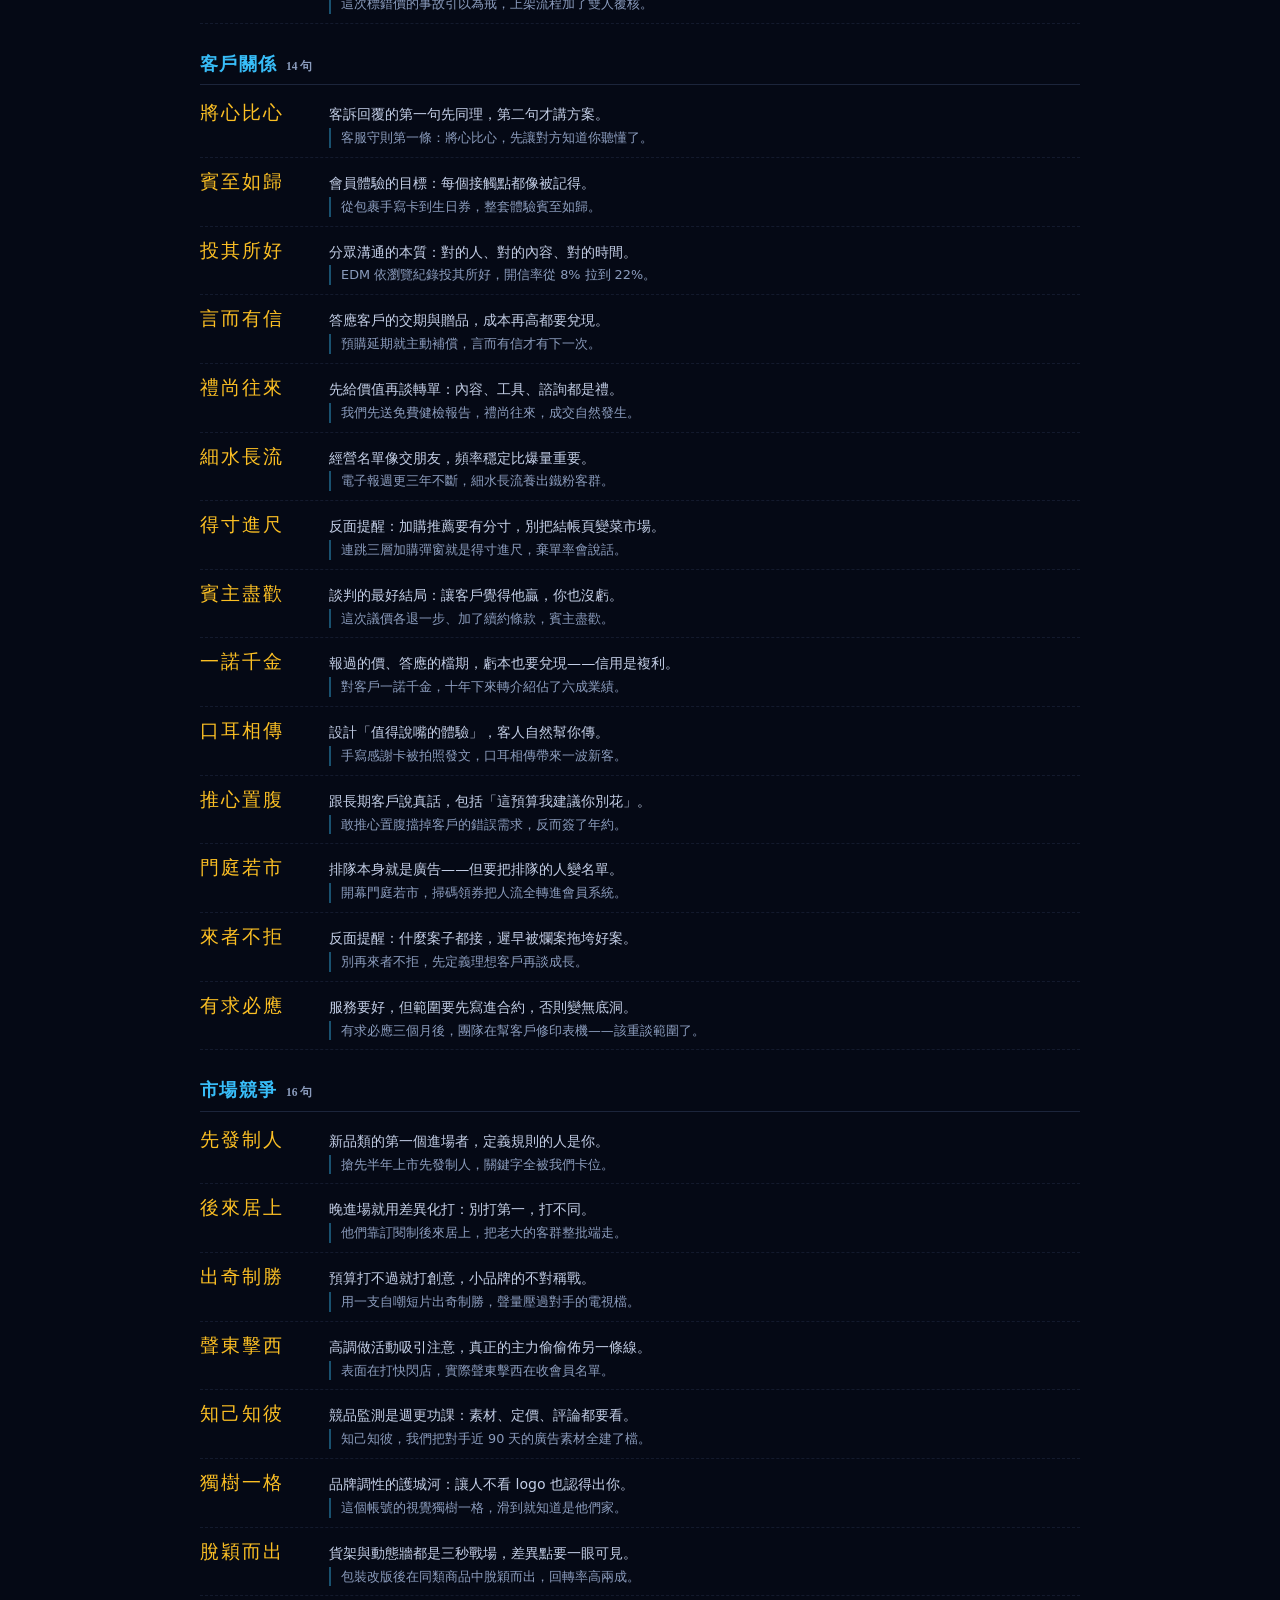
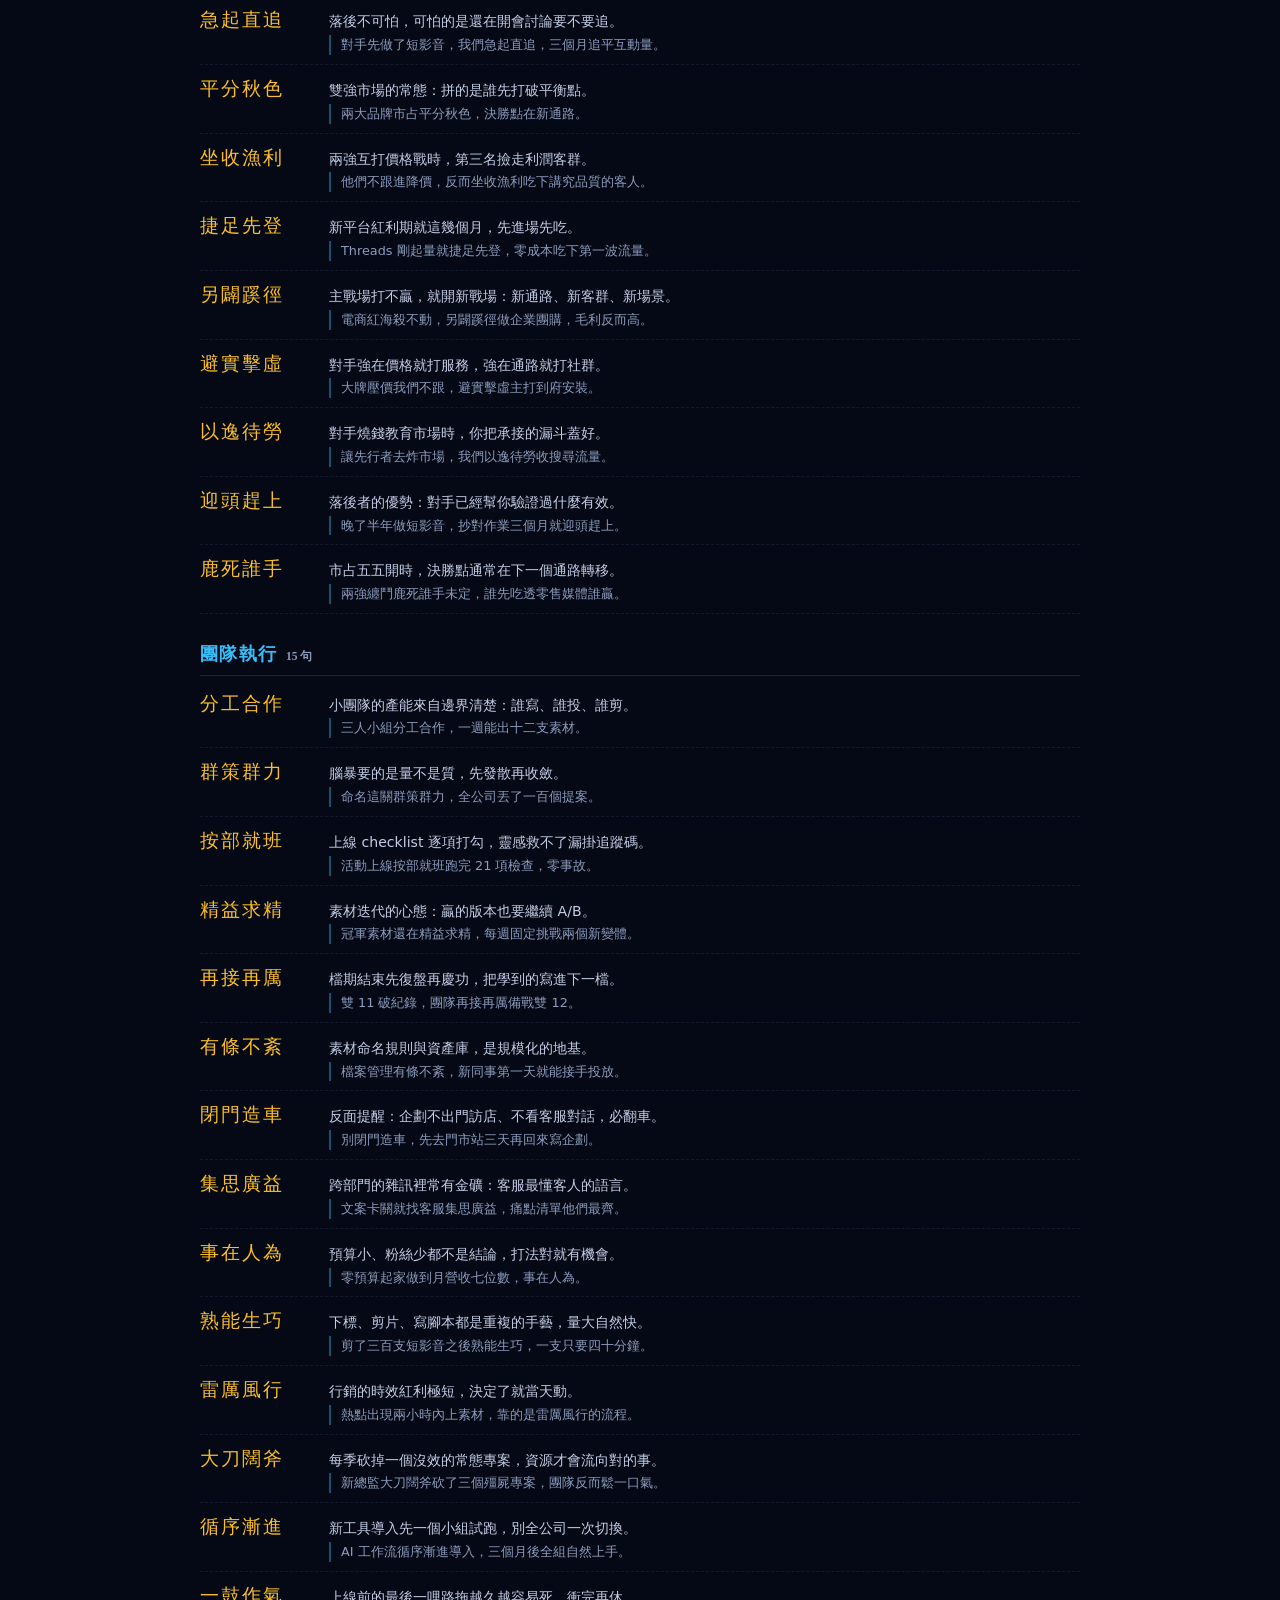
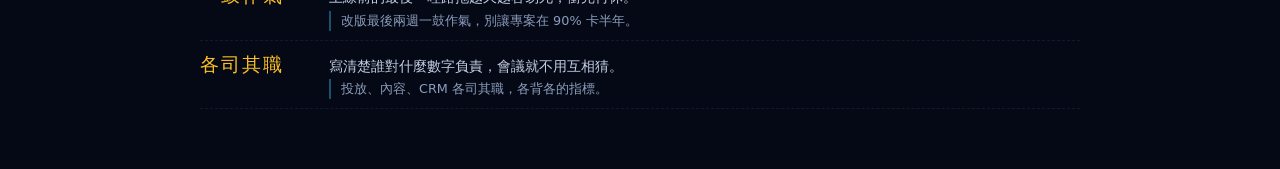
==== commit 9ba33edb: "feat: footer/速覽表品牌名連到官網 atmarketing.tw（外連自動帶 UTM） Co-Authored-By: Claude Fable 5 <noreply@anthropic." ====
--- a/cheatsheet.html
+++ b/cheatsheet.html
@@ -46,7 +46,8 @@
   <h1>📣 行銷人成語包 速覽表</h1>
   <p class="sub"><span id="cnt">…</span> · 全部可在「洞築機先」拿分 ·
     <a href="index.html#/mkt">互動版（可搜尋/複製例句）</a> ·
-    <a href="index.html">回練習場</a></p>
+    <a href="index.html">回練習場</a> ·
+    by <a href="https://atmarketing.tw/" target="_blank" rel="noopener">圭話行銷 ATMarketing</a></p>
   <div class="toolbar">
     <button type="button" onclick="document.body.classList.toggle('hide-ex');this.textContent=document.body.classList.contains('hide-ex')?'顯示例句':'隱藏例句（只背成語）'">隱藏例句（只背成語）</button>
     <button type="button" onclick="print()">🖨 列印 / 存成 PDF</button>
